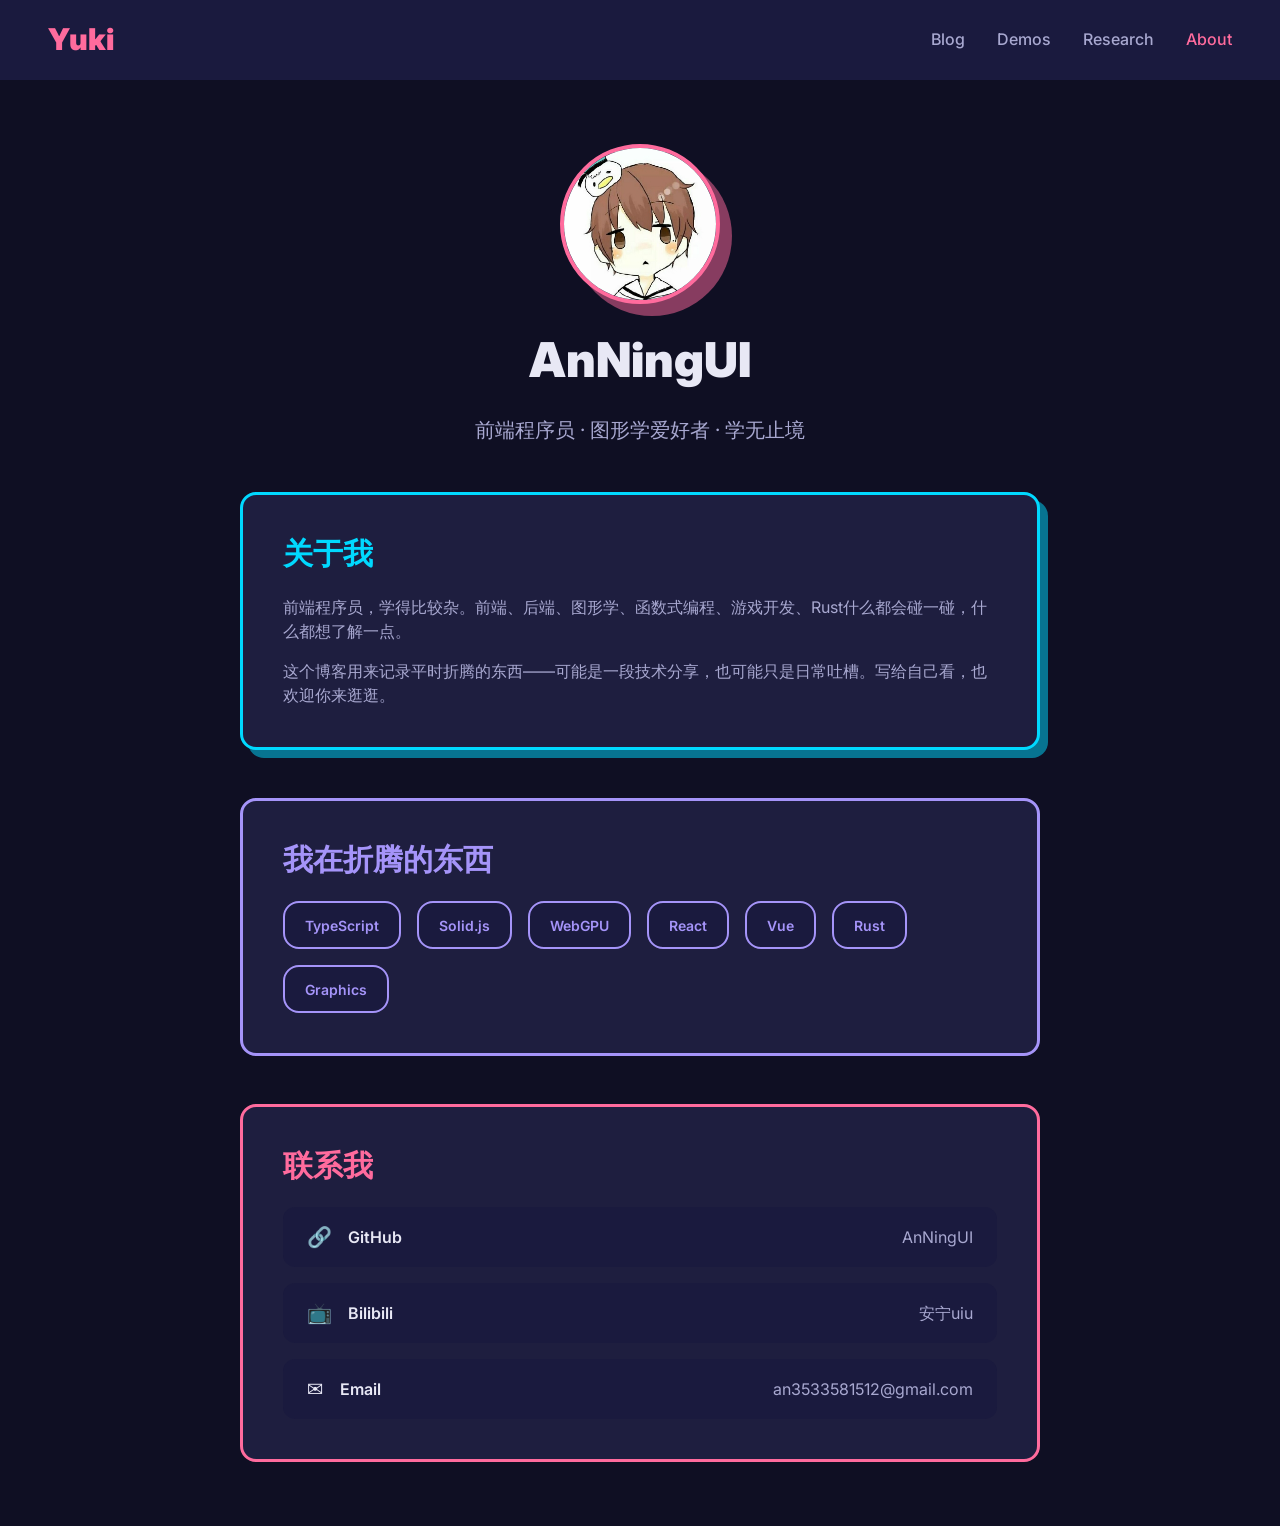
==== about/index.html @ fa0c49d9 "更新博客" ====
<!DOCTYPE html><html lang="zh-CN"> <head><meta charset="UTF-8"><meta name="description" content="Yuki - WebGPU Graphics Programming"><meta name="viewport" content="width=device-width"><link rel="icon" type="image/svg+xml" href="/favicon.svg"><meta name="generator" content="Astro v5.18.2"><title>About - Yuki</title><!-- Inter Font --><link rel="preconnect" href="https://fonts.googleapis.com"><link rel="preconnect" href="https://fonts.gstatic.com" crossorigin><link href="https://fonts.googleapis.com/css2?family=Inter:wght@400;500;600;700;900&display=swap" rel="stylesheet"><link rel="stylesheet" href="/_astro/about.8AnMRzg2.css">
<link rel="stylesheet" href="/_astro/_slug_.TMcBkz2U.css"></head> <body class="min-h-screen bg-bg-dark text-text-primary"> <header class="w-full h-16 lg:h-20 bg-bg-elevated border-b-2 border-stroke-dark relative"> <div class="h-full px-4 sm:px-8 lg:px-12 flex items-center gap-4 lg:gap-8"> <!-- Logo --> <a href="/" class="text-xl lg:text-3xl font-black text-primary hover:opacity-80 transition-opacity">
Yuki
</a> <!-- Spacer --> <div class="flex-1"></div> <!-- Navigation (hidden on mobile) --> <nav class="hidden md:flex gap-6 lg:gap-8"> <a href="/" class="text-sm lg:text-base font-medium transition-colors text-text-secondary hover:text-text-primary"> Blog </a><a href="/demos" class="text-sm lg:text-base font-medium transition-colors text-text-secondary hover:text-text-primary"> Demos </a><a href="/research" class="text-sm lg:text-base font-medium transition-colors text-text-secondary hover:text-text-primary"> Research </a><a href="/about" class="text-sm lg:text-base font-medium transition-colors text-primary"> About </a> </nav> <!-- Mobile Menu Icon --> <button id="mobile-menu-button" class="md:hidden flex flex-col gap-1 w-8 h-8 items-center justify-center" aria-label="Menu"> <div class="w-5 h-0.5 bg-text-primary rounded-full transition-transform duration-200"></div> <div class="w-5 h-0.5 bg-text-primary rounded-full transition-opacity duration-200"></div> <div class="w-5 h-0.5 bg-text-primary rounded-full transition-transform duration-200"></div> </button> </div> <!-- Mobile Menu Dropdown --> <nav id="mobile-menu" class="md:hidden absolute top-full left-0 w-full bg-bg-elevated border-b-2 border-stroke-dark transform origin-top scale-y-0 opacity-0 transition-all duration-200 ease-out z-50"> <div class="flex flex-col py-4"> <a href="/" class="px-6 py-3 text-base font-medium transition-colors text-text-secondary hover:text-text-primary hover:bg-bg-card"> Blog </a><a href="/demos" class="px-6 py-3 text-base font-medium transition-colors text-text-secondary hover:text-text-primary hover:bg-bg-card"> Demos </a><a href="/research" class="px-6 py-3 text-base font-medium transition-colors text-text-secondary hover:text-text-primary hover:bg-bg-card"> Research </a><a href="/about" class="px-6 py-3 text-base font-medium transition-colors text-primary bg-primary bg-opacity-10"> About </a> </div> </nav> </header> <script type="module">const s=document.getElementById("mobile-menu-button"),e=document.getElementById("mobile-menu");let a=!1;s?.addEventListener("click",()=>{if(a=!a,a){e?.classList.remove("scale-y-0","opacity-0"),e?.classList.add("scale-y-100","opacity-100");const t=s.querySelectorAll("div");t[0]?.classList.add("rotate-45","translate-y-[6px]"),t[1]?.classList.add("opacity-0"),t[2]?.classList.add("-rotate-45","-translate-y-[6px]")}else{e?.classList.remove("scale-y-100","opacity-100"),e?.classList.add("scale-y-0","opacity-0");const t=s.querySelectorAll("div");t[0]?.classList.remove("rotate-45","translate-y-[6px]"),t[1]?.classList.remove("opacity-0"),t[2]?.classList.remove("-rotate-45","-translate-y-[6px]")}});document.addEventListener("click",t=>{a&&!s?.contains(t.target)&&!e?.contains(t.target)&&s?.click()});</script>  <main class="w-full flex flex-col items-center px-4 sm:px-8 lg:px-12 py-8 lg:py-16 gap-8 lg:gap-12"> <!-- Hero Section --> <section class="flex flex-col items-center gap-6 lg:gap-8 max-w-[800px] w-full"> <div class="w-32 h-32 lg:w-40 lg:h-40 rounded-full border-4 border-primary shadow-celluloid-pink-lg overflow-hidden bg-bg-elevated"> <img src="/images/avatar.jpg" alt="Avatar" class="w-full h-full object-cover"> </div> <h1 class="text-3xl sm:text-4xl lg:text-5xl font-black text-text-primary text-center">AnNingUI</h1> <p class="text-base sm:text-lg lg:text-xl text-center text-text-secondary leading-relaxed px-4">
前端程序员 · 图形学爱好者 · 学无止境
</p> </section> <!-- Bio Card --> <section class="w-full max-w-[800px] bg-bg-card rounded-2xl border-2 lg:border-[3px] border-secondary shadow-celluloid-cyan p-6 lg:p-10 flex flex-col gap-5 lg:gap-6"> <h2 class="text-2xl lg:text-3xl font-bold text-secondary">关于我</h2> <div class="text-sm lg:text-base text-text-secondary leading-relaxed space-y-3 lg:space-y-4"> <p>
前端程序员，学得比较杂。前端、后端、图形学、函数式编程、游戏开发、Rust什么都会碰一碰，什么都想了解一点。
</p> <p>
这个博客用来记录平时折腾的东西——可能是一段技术分享，也可能只是日常吐槽。写给自己看，也欢迎你来逛逛。
</p> </div> </section> <!-- Skills Card --> <section class="w-full max-w-[800px] bg-bg-card rounded-2xl border-2 lg:border-[3px] border-accent p-6 lg:p-10 flex flex-col gap-5 lg:gap-6"> <h2 class="text-2xl lg:text-3xl font-bold text-accent">我在折腾的东西</h2> <div class="flex flex-wrap gap-3 lg:gap-4"> <div class="px-4 lg:px-5 py-2 lg:py-2.5 bg-bg-elevated rounded-2xl border-2 border-accent"> <span class="text-xs lg:text-sm font-semibold text-accent">TypeScript</span> </div><div class="px-4 lg:px-5 py-2 lg:py-2.5 bg-bg-elevated rounded-2xl border-2 border-accent"> <span class="text-xs lg:text-sm font-semibold text-accent">Solid.js</span> </div><div class="px-4 lg:px-5 py-2 lg:py-2.5 bg-bg-elevated rounded-2xl border-2 border-accent"> <span class="text-xs lg:text-sm font-semibold text-accent">WebGPU</span> </div><div class="px-4 lg:px-5 py-2 lg:py-2.5 bg-bg-elevated rounded-2xl border-2 border-accent"> <span class="text-xs lg:text-sm font-semibold text-accent">React</span> </div><div class="px-4 lg:px-5 py-2 lg:py-2.5 bg-bg-elevated rounded-2xl border-2 border-accent"> <span class="text-xs lg:text-sm font-semibold text-accent">Vue</span> </div><div class="px-4 lg:px-5 py-2 lg:py-2.5 bg-bg-elevated rounded-2xl border-2 border-accent"> <span class="text-xs lg:text-sm font-semibold text-accent">Rust</span> </div><div class="px-4 lg:px-5 py-2 lg:py-2.5 bg-bg-elevated rounded-2xl border-2 border-accent"> <span class="text-xs lg:text-sm font-semibold text-accent">Graphics</span> </div> </div> </section> <!-- Contact Card --> <section class="w-full max-w-[800px] bg-bg-card rounded-2xl border-2 lg:border-[3px] border-primary p-6 lg:p-10 flex flex-col gap-5 lg:gap-6"> <h2 class="text-2xl lg:text-3xl font-bold text-primary">联系我</h2> <div class="flex flex-col gap-3 lg:gap-4"> <a href="https://github.com/AnNingUI" target="_blank" rel="noopener noreferrer" class="flex flex-col sm:flex-row sm:items-center sm:justify-between gap-2 sm:gap-4 px-4 lg:px-6 py-3 lg:py-4 bg-bg-elevated rounded-xl hover:bg-primary hover:bg-opacity-10 transition-colors"> <div class="flex items-center gap-3 lg:gap-4"> <span class="text-lg lg:text-xl">🔗</span> <span class="text-sm lg:text-base font-semibold text-text-primary">GitHub</span> </div> <span class="text-sm lg:text-base text-text-secondary pl-8 sm:pl-0">AnNingUI</span> </a><a href="https://space.bilibili.com/605013808" target="_blank" rel="noopener noreferrer" class="flex flex-col sm:flex-row sm:items-center sm:justify-between gap-2 sm:gap-4 px-4 lg:px-6 py-3 lg:py-4 bg-bg-elevated rounded-xl hover:bg-primary hover:bg-opacity-10 transition-colors"> <div class="flex items-center gap-3 lg:gap-4"> <span class="text-lg lg:text-xl">📺</span> <span class="text-sm lg:text-base font-semibold text-text-primary">Bilibili</span> </div> <span class="text-sm lg:text-base text-text-secondary pl-8 sm:pl-0">安宁uiu</span> </a><a href="mailto:an3533581512@gmail.com" class="flex flex-col sm:flex-row sm:items-center sm:justify-between gap-2 sm:gap-4 px-4 lg:px-6 py-3 lg:py-4 bg-bg-elevated rounded-xl hover:bg-primary hover:bg-opacity-10 transition-colors"> <div class="flex items-center gap-3 lg:gap-4"> <span class="text-lg lg:text-xl">✉️</span> <span class="text-sm lg:text-base font-semibold text-text-primary">Email</span> </div> <span class="text-sm lg:text-base text-text-secondary pl-8 sm:pl-0">an3533581512@gmail.com</span> </a> </div> </section> </main>  </body></html>
---- _astro/about.8AnMRzg2.css ----
*,:before,:after{--tw-border-spacing-x: 0;--tw-border-spacing-y: 0;--tw-translate-x: 0;--tw-translate-y: 0;--tw-rotate: 0;--tw-skew-x: 0;--tw-skew-y: 0;--tw-scale-x: 1;--tw-scale-y: 1;--tw-pan-x: ;--tw-pan-y: ;--tw-pinch-zoom: ;--tw-scroll-snap-strictness: proximity;--tw-gradient-from-position: ;--tw-gradient-via-position: ;--tw-gradient-to-position: ;--tw-ordinal: ;--tw-slashed-zero: ;--tw-numeric-figure: ;--tw-numeric-spacing: ;--tw-numeric-fraction: ;--tw-ring-inset: ;--tw-ring-offset-width: 0px;--tw-ring-offset-color: #fff;--tw-ring-color: rgb(59 130 246 / .5);--tw-ring-offset-shadow: 0 0 #0000;--tw-ring-shadow: 0 0 #0000;--tw-shadow: 0 0 #0000;--tw-shadow-colored: 0 0 #0000;--tw-blur: ;--tw-brightness: ;--tw-contrast: ;--tw-grayscale: ;--tw-hue-rotate: ;--tw-invert: ;--tw-saturate: ;--tw-sepia: ;--tw-drop-shadow: ;--tw-backdrop-blur: ;--tw-backdrop-brightness: ;--tw-backdrop-contrast: ;--tw-backdrop-grayscale: ;--tw-backdrop-hue-rotate: ;--tw-backdrop-invert: ;--tw-backdrop-opacity: ;--tw-backdrop-saturate: ;--tw-backdrop-sepia: ;--tw-contain-size: ;--tw-contain-layout: ;--tw-contain-paint: ;--tw-contain-style: }::backdrop{--tw-border-spacing-x: 0;--tw-border-spacing-y: 0;--tw-translate-x: 0;--tw-translate-y: 0;--tw-rotate: 0;--tw-skew-x: 0;--tw-skew-y: 0;--tw-scale-x: 1;--tw-scale-y: 1;--tw-pan-x: ;--tw-pan-y: ;--tw-pinch-zoom: ;--tw-scroll-snap-strictness: proximity;--tw-gradient-from-position: ;--tw-gradient-via-position: ;--tw-gradient-to-position: ;--tw-ordinal: ;--tw-slashed-zero: ;--tw-numeric-figure: ;--tw-numeric-spacing: ;--tw-numeric-fraction: ;--tw-ring-inset: ;--tw-ring-offset-width: 0px;--tw-ring-offset-color: #fff;--tw-ring-color: rgb(59 130 246 / .5);--tw-ring-offset-shadow: 0 0 #0000;--tw-ring-shadow: 0 0 #0000;--tw-shadow: 0 0 #0000;--tw-shadow-colored: 0 0 #0000;--tw-blur: ;--tw-brightness: ;--tw-contrast: ;--tw-grayscale: ;--tw-hue-rotate: ;--tw-invert: ;--tw-saturate: ;--tw-sepia: ;--tw-drop-shadow: ;--tw-backdrop-blur: ;--tw-backdrop-brightness: ;--tw-backdrop-contrast: ;--tw-backdrop-grayscale: ;--tw-backdrop-hue-rotate: ;--tw-backdrop-invert: ;--tw-backdrop-opacity: ;--tw-backdrop-saturate: ;--tw-backdrop-sepia: ;--tw-contain-size: ;--tw-contain-layout: ;--tw-contain-paint: ;--tw-contain-style: }*,:before,:after{box-sizing:border-box;border-width:0;border-style:solid;border-color:#e5e7eb}:before,:after{--tw-content: ""}html,:host{line-height:1.5;-webkit-text-size-adjust:100%;-moz-tab-size:4;-o-tab-size:4;tab-size:4;font-family:Inter,system-ui,sans-serif;font-feature-settings:normal;font-variation-settings:normal;-webkit-tap-highlight-color:transparent}body{margin:0;line-height:inherit}hr{height:0;color:inherit;border-top-width:1px}abbr:where([title]){-webkit-text-decoration:underline dotted;text-decoration:underline dotted}h1,h2,h3,h4,h5,h6{font-size:inherit;font-weight:inherit}a{color:inherit;text-decoration:inherit}b,strong{font-weight:bolder}code,kbd,samp,pre{font-family:ui-monospace,SFMono-Regular,Menlo,Monaco,Consolas,Liberation Mono,Courier New,monospace;font-feature-settings:normal;font-variation-settings:normal;font-size:1em}small{font-size:80%}sub,sup{font-size:75%;line-height:0;position:relative;vertical-align:baseline}sub{bottom:-.25em}sup{top:-.5em}table{text-indent:0;border-color:inherit;border-collapse:collapse}button,input,optgroup,select,textarea{font-family:inherit;font-feature-settings:inherit;font-variation-settings:inherit;font-size:100%;font-weight:inherit;line-height:inherit;letter-spacing:inherit;color:inherit;margin:0;padding:0}button,select{text-transform:none}button,input:where([type=button]),input:where([type=reset]),input:where([type=submit]){-webkit-appearance:button;background-color:transparent;background-image:none}:-moz-focusring{outline:auto}:-moz-ui-invalid{box-shadow:none}progress{vertical-align:baseline}::-webkit-inner-spin-button,::-webkit-outer-spin-button{height:auto}[type=search]{-webkit-appearance:textfield;outline-offset:-2px}::-webkit-search-decoration{-webkit-appearance:none}::-webkit-file-upload-button{-webkit-appearance:button;font:inherit}summary{display:list-item}blockquote,dl,dd,h1,h2,h3,h4,h5,h6,hr,figure,p,pre{margin:0}fieldset{margin:0;padding:0}legend{padding:0}ol,ul,menu{list-style:none;margin:0;padding:0}dialog{padding:0}textarea{resize:vertical}input::-moz-placeholder,textarea::-moz-placeholder{opacity:1;color:#9ca3af}input::placeholder,textarea::placeholder{opacity:1;color:#9ca3af}button,[role=button]{cursor:pointer}:disabled{cursor:default}img,svg,video,canvas,audio,iframe,embed,object{display:block;vertical-align:middle}img,video{max-width:100%;height:auto}[hidden]:where(:not([hidden=until-found])){display:none}.absolute{position:absolute}.relative{position:relative}.bottom-3{bottom:.75rem}.left-0{left:0}.left-3{left:.75rem}.right-3{right:.75rem}.top-0{top:0}.top-3{top:.75rem}.top-full{top:100%}.z-50{z-index:50}.mx-auto{margin-left:auto;margin-right:auto}.my-4{margin-top:1rem;margin-bottom:1rem}.my-6{margin-top:1.5rem;margin-bottom:1.5rem}.mb-1{margin-bottom:.25rem}.mb-2{margin-bottom:.5rem}.mb-3{margin-bottom:.75rem}.mb-4{margin-bottom:1rem}.mb-6{margin-bottom:1.5rem}.mb-8{margin-bottom:2rem}.mr-2{margin-right:.5rem}.mt-1{margin-top:.25rem}.mt-10{margin-top:2.5rem}.mt-2{margin-top:.5rem}.mt-4{margin-top:1rem}.mt-6{margin-top:1.5rem}.mt-8{margin-top:2rem}.line-clamp-2{overflow:hidden;display:-webkit-box;-webkit-box-orient:vertical;-webkit-line-clamp:2}.block{display:block}.flex{display:flex}.table{display:table}.grid{display:grid}.hidden{display:none}.h-0\.5{height:.125rem}.h-16{height:4rem}.h-2{height:.5rem}.h-24{height:6rem}.h-3{height:.75rem}.h-32{height:8rem}.h-8{height:2rem}.h-\[160px\]{height:160px}.h-\[450px\]{height:450px}.h-\[50px\]{height:50px}.h-full{height:100%}.h-px{height:1px}.min-h-screen{min-height:100vh}.w-0\.5{width:.125rem}.w-2{width:.5rem}.w-24{width:6rem}.w-3{width:.75rem}.w-32{width:8rem}.w-5{width:1.25rem}.w-6{width:1.5rem}.w-8{width:2rem}.w-\[280px\]{width:280px}.w-\[320px\]{width:320px}.w-full{width:100%}.min-w-0{min-width:0px}.max-w-4xl{max-width:56rem}.max-w-\[800px\]{max-width:800px}.max-w-full{max-width:100%}.max-w-none{max-width:none}.flex-1{flex:1 1 0%}.shrink-0{flex-shrink:0}.origin-top{transform-origin:top}.-translate-y-\[6px\]{--tw-translate-y: -6px;transform:translate(var(--tw-translate-x),var(--tw-translate-y)) rotate(var(--tw-rotate)) skew(var(--tw-skew-x)) skewY(var(--tw-skew-y)) scaleX(var(--tw-scale-x)) scaleY(var(--tw-scale-y))}.translate-y-\[6px\]{--tw-translate-y: 6px;transform:translate(var(--tw-translate-x),var(--tw-translate-y)) rotate(var(--tw-rotate)) skew(var(--tw-skew-x)) skewY(var(--tw-skew-y)) scaleX(var(--tw-scale-x)) scaleY(var(--tw-scale-y))}.-rotate-45{--tw-rotate: -45deg;transform:translate(var(--tw-translate-x),var(--tw-translate-y)) rotate(var(--tw-rotate)) skew(var(--tw-skew-x)) skewY(var(--tw-skew-y)) scaleX(var(--tw-scale-x)) scaleY(var(--tw-scale-y))}.rotate-45{--tw-rotate: 45deg;transform:translate(var(--tw-translate-x),var(--tw-translate-y)) rotate(var(--tw-rotate)) skew(var(--tw-skew-x)) skewY(var(--tw-skew-y)) scaleX(var(--tw-scale-x)) scaleY(var(--tw-scale-y))}.scale-y-0{--tw-scale-y: 0;transform:translate(var(--tw-translate-x),var(--tw-translate-y)) rotate(var(--tw-rotate)) skew(var(--tw-skew-x)) skewY(var(--tw-skew-y)) scaleX(var(--tw-scale-x)) scaleY(var(--tw-scale-y))}.scale-y-100{--tw-scale-y: 1;transform:translate(var(--tw-translate-x),var(--tw-translate-y)) rotate(var(--tw-rotate)) skew(var(--tw-skew-x)) skewY(var(--tw-skew-y)) scaleX(var(--tw-scale-x)) scaleY(var(--tw-scale-y))}.transform{transform:translate(var(--tw-translate-x),var(--tw-translate-y)) rotate(var(--tw-rotate)) skew(var(--tw-skew-x)) skewY(var(--tw-skew-y)) scaleX(var(--tw-scale-x)) scaleY(var(--tw-scale-y))}.grid-cols-1{grid-template-columns:repeat(1,minmax(0,1fr))}.grid-cols-2{grid-template-columns:repeat(2,minmax(0,1fr))}.grid-cols-\[160px_1fr\]{grid-template-columns:160px 1fr}.flex-col{flex-direction:column}.flex-wrap{flex-wrap:wrap}.items-center{align-items:center}.items-baseline{align-items:baseline}.justify-center{justify-content:center}.justify-around{justify-content:space-around}.gap-1{gap:.25rem}.gap-1\.5{gap:.375rem}.gap-2{gap:.5rem}.gap-3{gap:.75rem}.gap-4{gap:1rem}.gap-5{gap:1.25rem}.gap-6{gap:1.5rem}.gap-8{gap:2rem}.space-y-0>:not([hidden])~:not([hidden]){--tw-space-y-reverse: 0;margin-top:calc(0px * calc(1 - var(--tw-space-y-reverse)));margin-bottom:calc(0px * var(--tw-space-y-reverse))}.space-y-0\.5>:not([hidden])~:not([hidden]){--tw-space-y-reverse: 0;margin-top:calc(.125rem * calc(1 - var(--tw-space-y-reverse)));margin-bottom:calc(.125rem * var(--tw-space-y-reverse))}.space-y-3>:not([hidden])~:not([hidden]){--tw-space-y-reverse: 0;margin-top:calc(.75rem * calc(1 - var(--tw-space-y-reverse)));margin-bottom:calc(.75rem * var(--tw-space-y-reverse))}.overflow-hidden{overflow:hidden}.overflow-x-auto{overflow-x:auto}.break-all{word-break:break-all}.rounded{border-radius:.25rem}.rounded-2xl{border-radius:1rem}.rounded-full{border-radius:9999px}.rounded-lg{border-radius:.5rem}.rounded-xl{border-radius:.75rem}.rounded-r-xl{border-top-right-radius:.75rem;border-bottom-right-radius:.75rem}.border{border-width:1px}.border-0{border-width:0px}.border-2{border-width:2px}.border-4{border-width:4px}.border-\[3px\]{border-width:3px}.border-b{border-bottom-width:1px}.border-b-2{border-bottom-width:2px}.border-l-4{border-left-width:4px}.border-t{border-top-width:1px}.border-accent{--tw-border-opacity: 1;border-color:rgb(165 148 249 / var(--tw-border-opacity, 1))}.border-accent\/30{border-color:#a594f94d}.border-primary{--tw-border-opacity: 1;border-color:rgb(255 107 157 / var(--tw-border-opacity, 1))}.border-secondary{--tw-border-opacity: 1;border-color:rgb(0 217 255 / var(--tw-border-opacity, 1))}.border-stroke-dark{--tw-border-opacity: 1;border-color:rgb(26 26 62 / var(--tw-border-opacity, 1))}.bg-accent{--tw-bg-opacity: 1;background-color:rgb(165 148 249 / var(--tw-bg-opacity, 1))}.bg-accent\/20{background-color:#a594f933}.bg-bg-card{--tw-bg-opacity: 1;background-color:rgb(30 30 63 / var(--tw-bg-opacity, 1))}.bg-bg-dark{--tw-bg-opacity: 1;background-color:rgb(15 15 35 / var(--tw-bg-opacity, 1))}.bg-bg-dark\/80{background-color:#0f0f23cc}.bg-bg-elevated{--tw-bg-opacity: 1;background-color:rgb(26 26 62 / var(--tw-bg-opacity, 1))}.bg-primary{--tw-bg-opacity: 1;background-color:rgb(255 107 157 / var(--tw-bg-opacity, 1))}.bg-primary\/30{background-color:#ff6b9d4d}.bg-secondary{--tw-bg-opacity: 1;background-color:rgb(0 217 255 / var(--tw-bg-opacity, 1))}.bg-stroke-dark{--tw-bg-opacity: 1;background-color:rgb(26 26 62 / var(--tw-bg-opacity, 1))}.bg-text-primary{--tw-bg-opacity: 1;background-color:rgb(232 232 245 / var(--tw-bg-opacity, 1))}.bg-transparent{background-color:transparent}.bg-opacity-10{--tw-bg-opacity: .1}.bg-gradient-to-r{background-image:linear-gradient(to right,var(--tw-gradient-stops))}.from-bg-card{--tw-gradient-from: #1E1E3F var(--tw-gradient-from-position);--tw-gradient-to: rgb(30 30 63 / 0) var(--tw-gradient-to-position);--tw-gradient-stops: var(--tw-gradient-from), var(--tw-gradient-to)}.to-bg-elevated{--tw-gradient-to: #1A1A3E var(--tw-gradient-to-position)}.object-cover{-o-object-fit:cover;object-fit:cover}.p-0{padding:0}.p-4{padding:1rem}.p-5{padding:1.25rem}.p-6{padding:1.5rem}.px-1\.5{padding-left:.375rem;padding-right:.375rem}.px-2{padding-left:.5rem;padding-right:.5rem}.px-2\.5{padding-left:.625rem;padding-right:.625rem}.px-3{padding-left:.75rem;padding-right:.75rem}.px-4{padding-left:1rem;padding-right:1rem}.px-6{padding-left:1.5rem;padding-right:1.5rem}.py-0\.5{padding-top:.125rem;padding-bottom:.125rem}.py-1{padding-top:.25rem;padding-bottom:.25rem}.py-1\.5{padding-top:.375rem;padding-bottom:.375rem}.py-16{padding-top:4rem;padding-bottom:4rem}.py-2{padding-top:.5rem;padding-bottom:.5rem}.py-2\.5{padding-top:.625rem;padding-bottom:.625rem}.py-20{padding-top:5rem;padding-bottom:5rem}.py-3{padding-top:.75rem;padding-bottom:.75rem}.py-4{padding-top:1rem;padding-bottom:1rem}.py-6{padding-top:1.5rem;padding-bottom:1.5rem}.py-8{padding-top:2rem;padding-bottom:2rem}.pb-2{padding-bottom:.5rem}.pb-5{padding-bottom:1.25rem}.pb-6{padding-bottom:1.5rem}.pl-3{padding-left:.75rem}.pl-4{padding-left:1rem}.pl-6{padding-left:1.5rem}.pl-8{padding-left:2rem}.text-left{text-align:left}.text-center{text-align:center}.font-mono{font-family:ui-monospace,SFMono-Regular,Menlo,Monaco,Consolas,Liberation Mono,Courier New,monospace}.text-2xl{font-size:1.5rem;line-height:2rem}.text-3xl{font-size:1.875rem;line-height:2.25rem}.text-5xl{font-size:3rem;line-height:1}.text-6xl{font-size:3.75rem;line-height:1}.text-\[10px\]{font-size:10px}.text-base{font-size:1rem;line-height:1.5rem}.text-lg{font-size:1.125rem;line-height:1.75rem}.text-sm{font-size:.875rem;line-height:1.25rem}.text-xl{font-size:1.25rem;line-height:1.75rem}.text-xs{font-size:.75rem;line-height:1rem}.font-black{font-weight:900}.font-bold{font-weight:700}.font-medium{font-weight:500}.font-semibold{font-weight:600}.italic{font-style:italic}.leading-relaxed{line-height:1.625}.leading-tight{line-height:1.25}.text-accent{--tw-text-opacity: 1;color:rgb(165 148 249 / var(--tw-text-opacity, 1))}.text-bg-dark{--tw-text-opacity: 1;color:rgb(15 15 35 / var(--tw-text-opacity, 1))}.text-primary{--tw-text-opacity: 1;color:rgb(255 107 157 / var(--tw-text-opacity, 1))}.text-secondary{--tw-text-opacity: 1;color:rgb(0 217 255 / var(--tw-text-opacity, 1))}.text-text-muted{--tw-text-opacity: 1;color:rgb(107 107 139 / var(--tw-text-opacity, 1))}.text-text-primary{--tw-text-opacity: 1;color:rgb(232 232 245 / var(--tw-text-opacity, 1))}.text-text-secondary{--tw-text-opacity: 1;color:rgb(168 168 208 / var(--tw-text-opacity, 1))}.underline{text-decoration-line:underline}.decoration-secondary\/50{text-decoration-color:#00d9ff80}.decoration-2{text-decoration-thickness:2px}.accent-accent{accent-color:#A594F9}.accent-secondary{accent-color:#00D9FF}.opacity-0{opacity:0}.opacity-100{opacity:1}.opacity-40{opacity:.4}.opacity-60{opacity:.6}.opacity-80{opacity:.8}.shadow{--tw-shadow: 0 1px 3px 0 rgb(0 0 0 / .1), 0 1px 2px -1px rgb(0 0 0 / .1);--tw-shadow-colored: 0 1px 3px 0 var(--tw-shadow-color), 0 1px 2px -1px var(--tw-shadow-color);box-shadow:var(--tw-ring-offset-shadow, 0 0 #0000),var(--tw-ring-shadow, 0 0 #0000),var(--tw-shadow)}.shadow-celluloid-cyan{--tw-shadow: 8px 8px 0 0 rgba(0, 217, 255, .5);--tw-shadow-colored: 8px 8px 0 0 var(--tw-shadow-color);box-shadow:var(--tw-ring-offset-shadow, 0 0 #0000),var(--tw-ring-shadow, 0 0 #0000),var(--tw-shadow)}.shadow-celluloid-pink{--tw-shadow: 8px 8px 0 0 rgba(255, 107, 157, .5);--tw-shadow-colored: 8px 8px 0 0 var(--tw-shadow-color);box-shadow:var(--tw-ring-offset-shadow, 0 0 #0000),var(--tw-ring-shadow, 0 0 #0000),var(--tw-shadow)}.shadow-celluloid-pink-lg{--tw-shadow: 12px 12px 0 0 rgba(255, 107, 157, .5);--tw-shadow-colored: 12px 12px 0 0 var(--tw-shadow-color);box-shadow:var(--tw-ring-offset-shadow, 0 0 #0000),var(--tw-ring-shadow, 0 0 #0000),var(--tw-shadow)}.filter{filter:var(--tw-blur) var(--tw-brightness) var(--tw-contrast) var(--tw-grayscale) var(--tw-hue-rotate) var(--tw-invert) var(--tw-saturate) var(--tw-sepia) var(--tw-drop-shadow)}.backdrop-blur{--tw-backdrop-blur: blur(8px);backdrop-filter:var(--tw-backdrop-blur) var(--tw-backdrop-brightness) var(--tw-backdrop-contrast) var(--tw-backdrop-grayscale) var(--tw-backdrop-hue-rotate) var(--tw-backdrop-invert) var(--tw-backdrop-opacity) var(--tw-backdrop-saturate) var(--tw-backdrop-sepia)}.transition-all{transition-property:all;transition-timing-function:cubic-bezier(.4,0,.2,1);transition-duration:.15s}.transition-colors{transition-property:color,background-color,border-color,text-decoration-color,fill,stroke;transition-timing-function:cubic-bezier(.4,0,.2,1);transition-duration:.15s}.transition-opacity{transition-property:opacity;transition-timing-function:cubic-bezier(.4,0,.2,1);transition-duration:.15s}.transition-shadow{transition-property:box-shadow;transition-timing-function:cubic-bezier(.4,0,.2,1);transition-duration:.15s}.transition-transform{transition-property:transform;transition-timing-function:cubic-bezier(.4,0,.2,1);transition-duration:.15s}.duration-200{transition-duration:.2s}.ease-out{transition-timing-function:cubic-bezier(0,0,.2,1)}.hover\:scale-\[1\.02\]:hover{--tw-scale-x: 1.02;--tw-scale-y: 1.02;transform:translate(var(--tw-translate-x),var(--tw-translate-y)) rotate(var(--tw-rotate)) skew(var(--tw-skew-x)) skewY(var(--tw-skew-y)) scaleX(var(--tw-scale-x)) scaleY(var(--tw-scale-y))}.hover\:bg-accent:hover{--tw-bg-opacity: 1;background-color:rgb(165 148 249 / var(--tw-bg-opacity, 1))}.hover\:bg-bg-card:hover{--tw-bg-opacity: 1;background-color:rgb(30 30 63 / var(--tw-bg-opacity, 1))}.hover\:bg-primary:hover{--tw-bg-opacity: 1;background-color:rgb(255 107 157 / var(--tw-bg-opacity, 1))}.hover\:bg-opacity-10:hover{--tw-bg-opacity: .1}.hover\:text-accent:hover{--tw-text-opacity: 1;color:rgb(165 148 249 / var(--tw-text-opacity, 1))}.hover\:text-bg-dark:hover{--tw-text-opacity: 1;color:rgb(15 15 35 / var(--tw-text-opacity, 1))}.hover\:text-primary:hover{--tw-text-opacity: 1;color:rgb(255 107 157 / var(--tw-text-opacity, 1))}.hover\:text-secondary:hover{--tw-text-opacity: 1;color:rgb(0 217 255 / var(--tw-text-opacity, 1))}.hover\:text-text-primary:hover{--tw-text-opacity: 1;color:rgb(232 232 245 / var(--tw-text-opacity, 1))}.hover\:underline:hover{text-decoration-line:underline}.hover\:decoration-secondary:hover{text-decoration-color:#00d9ff}.hover\:opacity-80:hover{opacity:.8}.hover\:opacity-90:hover{opacity:.9}.hover\:shadow-celluloid-pink:hover{--tw-shadow: 8px 8px 0 0 rgba(255, 107, 157, .5);--tw-shadow-colored: 8px 8px 0 0 var(--tw-shadow-color);box-shadow:var(--tw-ring-offset-shadow, 0 0 #0000),var(--tw-ring-shadow, 0 0 #0000),var(--tw-shadow)}@media(min-width:640px){.sm\:block{display:block}.sm\:grid-cols-2{grid-template-columns:repeat(2,minmax(0,1fr))}.sm\:flex-row{flex-direction:row}.sm\:items-center{align-items:center}.sm\:justify-between{justify-content:space-between}.sm\:gap-4{gap:1rem}.sm\:px-6{padding-left:1.5rem;padding-right:1.5rem}.sm\:px-8{padding-left:2rem;padding-right:2rem}.sm\:pl-0{padding-left:0}.sm\:text-4xl{font-size:2.25rem;line-height:2.5rem}.sm\:text-lg{font-size:1.125rem;line-height:1.75rem}}@media(min-width:768px){.md\:flex{display:flex}.md\:hidden{display:none}}@media(min-width:1024px){.lg\:mb-12{margin-bottom:3rem}.lg\:mb-3{margin-bottom:.75rem}.lg\:mb-4{margin-bottom:1rem}.lg\:mb-6{margin-bottom:1.5rem}.lg\:mb-8{margin-bottom:2rem}.lg\:block{display:block}.lg\:h-20{height:5rem}.lg\:h-40{height:10rem}.lg\:h-\[180px\]{height:180px}.lg\:h-\[60px\]{height:60px}.lg\:w-1{width:.25rem}.lg\:w-40{width:10rem}.lg\:w-\[380px\]{width:380px}.lg\:grid-cols-3{grid-template-columns:repeat(3,minmax(0,1fr))}.lg\:flex-row{flex-direction:row}.lg\:gap-12{gap:3rem}.lg\:gap-2{gap:.5rem}.lg\:gap-4{gap:1rem}.lg\:gap-5{gap:1.25rem}.lg\:gap-6{gap:1.5rem}.lg\:gap-8{gap:2rem}.lg\:space-y-4>:not([hidden])~:not([hidden]){--tw-space-y-reverse: 0;margin-top:calc(1rem * calc(1 - var(--tw-space-y-reverse)));margin-bottom:calc(1rem * var(--tw-space-y-reverse))}.lg\:border-\[3px\]{border-width:3px}.lg\:p-10{padding:2.5rem}.lg\:p-6{padding:1.5rem}.lg\:p-8{padding:2rem}.lg\:px-12{padding-left:3rem;padding-right:3rem}.lg\:px-3{padding-left:.75rem;padding-right:.75rem}.lg\:px-4{padding-left:1rem;padding-right:1rem}.lg\:px-5{padding-left:1.25rem;padding-right:1.25rem}.lg\:px-6{padding-left:1.5rem;padding-right:1.5rem}.lg\:px-8{padding-left:2rem;padding-right:2rem}.lg\:py-1{padding-top:.25rem;padding-bottom:.25rem}.lg\:py-1\.5{padding-top:.375rem;padding-bottom:.375rem}.lg\:py-12{padding-top:3rem;padding-bottom:3rem}.lg\:py-16{padding-top:4rem;padding-bottom:4rem}.lg\:py-2{padding-top:.5rem;padding-bottom:.5rem}.lg\:py-2\.5{padding-top:.625rem;padding-bottom:.625rem}.lg\:py-20{padding-top:5rem;padding-bottom:5rem}.lg\:py-3{padding-top:.75rem;padding-bottom:.75rem}.lg\:py-32{padding-top:8rem;padding-bottom:8rem}.lg\:py-4{padding-top:1rem;padding-bottom:1rem}.lg\:pb-8{padding-bottom:2rem}.lg\:pl-8{padding-left:2rem}.lg\:text-2xl{font-size:1.5rem;line-height:2rem}.lg\:text-3xl{font-size:1.875rem;line-height:2.25rem}.lg\:text-5xl{font-size:3rem;line-height:1}.lg\:text-6xl{font-size:3.75rem;line-height:1}.lg\:text-7xl{font-size:4.5rem;line-height:1}.lg\:text-8xl{font-size:6rem;line-height:1}.lg\:text-base{font-size:1rem;line-height:1.5rem}.lg\:text-lg{font-size:1.125rem;line-height:1.75rem}.lg\:text-sm{font-size:.875rem;line-height:1.25rem}.lg\:text-xl{font-size:1.25rem;line-height:1.75rem}.lg\:text-xs{font-size:.75rem;line-height:1rem}}@media(min-width:1280px){.xl\:flex{display:flex}}
---- _astro/_slug_.TMcBkz2U.css ----
*,:before,:after{--tw-border-spacing-x: 0;--tw-border-spacing-y: 0;--tw-translate-x: 0;--tw-translate-y: 0;--tw-rotate: 0;--tw-skew-x: 0;--tw-skew-y: 0;--tw-scale-x: 1;--tw-scale-y: 1;--tw-pan-x: ;--tw-pan-y: ;--tw-pinch-zoom: ;--tw-scroll-snap-strictness: proximity;--tw-gradient-from-position: ;--tw-gradient-via-position: ;--tw-gradient-to-position: ;--tw-ordinal: ;--tw-slashed-zero: ;--tw-numeric-figure: ;--tw-numeric-spacing: ;--tw-numeric-fraction: ;--tw-ring-inset: ;--tw-ring-offset-width: 0px;--tw-ring-offset-color: #fff;--tw-ring-color: rgb(59 130 246 / .5);--tw-ring-offset-shadow: 0 0 #0000;--tw-ring-shadow: 0 0 #0000;--tw-shadow: 0 0 #0000;--tw-shadow-colored: 0 0 #0000;--tw-blur: ;--tw-brightness: ;--tw-contrast: ;--tw-grayscale: ;--tw-hue-rotate: ;--tw-invert: ;--tw-saturate: ;--tw-sepia: ;--tw-drop-shadow: ;--tw-backdrop-blur: ;--tw-backdrop-brightness: ;--tw-backdrop-contrast: ;--tw-backdrop-grayscale: ;--tw-backdrop-hue-rotate: ;--tw-backdrop-invert: ;--tw-backdrop-opacity: ;--tw-backdrop-saturate: ;--tw-backdrop-sepia: ;--tw-contain-size: ;--tw-contain-layout: ;--tw-contain-paint: ;--tw-contain-style: }::backdrop{--tw-border-spacing-x: 0;--tw-border-spacing-y: 0;--tw-translate-x: 0;--tw-translate-y: 0;--tw-rotate: 0;--tw-skew-x: 0;--tw-skew-y: 0;--tw-scale-x: 1;--tw-scale-y: 1;--tw-pan-x: ;--tw-pan-y: ;--tw-pinch-zoom: ;--tw-scroll-snap-strictness: proximity;--tw-gradient-from-position: ;--tw-gradient-via-position: ;--tw-gradient-to-position: ;--tw-ordinal: ;--tw-slashed-zero: ;--tw-numeric-figure: ;--tw-numeric-spacing: ;--tw-numeric-fraction: ;--tw-ring-inset: ;--tw-ring-offset-width: 0px;--tw-ring-offset-color: #fff;--tw-ring-color: rgb(59 130 246 / .5);--tw-ring-offset-shadow: 0 0 #0000;--tw-ring-shadow: 0 0 #0000;--tw-shadow: 0 0 #0000;--tw-shadow-colored: 0 0 #0000;--tw-blur: ;--tw-brightness: ;--tw-contrast: ;--tw-grayscale: ;--tw-hue-rotate: ;--tw-invert: ;--tw-saturate: ;--tw-sepia: ;--tw-drop-shadow: ;--tw-backdrop-blur: ;--tw-backdrop-brightness: ;--tw-backdrop-contrast: ;--tw-backdrop-grayscale: ;--tw-backdrop-hue-rotate: ;--tw-backdrop-invert: ;--tw-backdrop-opacity: ;--tw-backdrop-saturate: ;--tw-backdrop-sepia: ;--tw-contain-size: ;--tw-contain-layout: ;--tw-contain-paint: ;--tw-contain-style: }*,:before,:after{box-sizing:border-box;border-width:0;border-style:solid;border-color:#e5e7eb}:before,:after{--tw-content: ""}html,:host{line-height:1.5;-webkit-text-size-adjust:100%;-moz-tab-size:4;-o-tab-size:4;tab-size:4;font-family:Inter,system-ui,sans-serif;font-feature-settings:normal;font-variation-settings:normal;-webkit-tap-highlight-color:transparent}body{margin:0;line-height:inherit}hr{height:0;color:inherit;border-top-width:1px}abbr:where([title]){-webkit-text-decoration:underline dotted;text-decoration:underline dotted}h1,h2,h3,h4,h5,h6{font-size:inherit;font-weight:inherit}a{color:inherit;text-decoration:inherit}b,strong{font-weight:bolder}code,kbd,samp,pre{font-family:ui-monospace,SFMono-Regular,Menlo,Monaco,Consolas,Liberation Mono,Courier New,monospace;font-feature-settings:normal;font-variation-settings:normal;font-size:1em}small{font-size:80%}sub,sup{font-size:75%;line-height:0;position:relative;vertical-align:baseline}sub{bottom:-.25em}sup{top:-.5em}table{text-indent:0;border-color:inherit;border-collapse:collapse}button,input,optgroup,select,textarea{font-family:inherit;font-feature-settings:inherit;font-variation-settings:inherit;font-size:100%;font-weight:inherit;line-height:inherit;letter-spacing:inherit;color:inherit;margin:0;padding:0}button,select{text-transform:none}button,input:where([type=button]),input:where([type=reset]),input:where([type=submit]){-webkit-appearance:button;background-color:transparent;background-image:none}:-moz-focusring{outline:auto}:-moz-ui-invalid{box-shadow:none}progress{vertical-align:baseline}::-webkit-inner-spin-button,::-webkit-outer-spin-button{height:auto}[type=search]{-webkit-appearance:textfield;outline-offset:-2px}::-webkit-search-decoration{-webkit-appearance:none}::-webkit-file-upload-button{-webkit-appearance:button;font:inherit}summary{display:list-item}blockquote,dl,dd,h1,h2,h3,h4,h5,h6,hr,figure,p,pre{margin:0}fieldset{margin:0;padding:0}legend{padding:0}ol,ul,menu{list-style:none;margin:0;padding:0}dialog{padding:0}textarea{resize:vertical}input::-moz-placeholder,textarea::-moz-placeholder{opacity:1;color:#9ca3af}input::placeholder,textarea::placeholder{opacity:1;color:#9ca3af}button,[role=button]{cursor:pointer}:disabled{cursor:default}img,svg,video,canvas,audio,iframe,embed,object{display:block;vertical-align:middle}img,video{max-width:100%;height:auto}[hidden]:where(:not([hidden=until-found])){display:none}body{--tw-bg-opacity: 1;background-color:rgb(15 15 35 / var(--tw-bg-opacity, 1));--tw-text-opacity: 1;color:rgb(232 232 245 / var(--tw-text-opacity, 1));-webkit-font-smoothing:antialiased;-moz-osx-font-smoothing:grayscale}*{box-sizing:border-box}.absolute{position:absolute}.relative{position:relative}.bottom-3{bottom:.75rem}.left-0{left:0}.left-3{left:.75rem}.right-3{right:.75rem}.top-0{top:0}.top-3{top:.75rem}.top-full{top:100%}.z-50{z-index:50}.mx-auto{margin-left:auto;margin-right:auto}.my-4{margin-top:1rem;margin-bottom:1rem}.my-6{margin-top:1.5rem;margin-bottom:1.5rem}.mb-1{margin-bottom:.25rem}.mb-2{margin-bottom:.5rem}.mb-3{margin-bottom:.75rem}.mb-4{margin-bottom:1rem}.mb-6{margin-bottom:1.5rem}.mb-8{margin-bottom:2rem}.mr-2{margin-right:.5rem}.mt-1{margin-top:.25rem}.mt-10{margin-top:2.5rem}.mt-2{margin-top:.5rem}.mt-4{margin-top:1rem}.mt-6{margin-top:1.5rem}.mt-8{margin-top:2rem}.line-clamp-2{overflow:hidden;display:-webkit-box;-webkit-box-orient:vertical;-webkit-line-clamp:2}.block{display:block}.flex{display:flex}.table{display:table}.grid{display:grid}.hidden{display:none}.h-0\.5{height:.125rem}.h-16{height:4rem}.h-2{height:.5rem}.h-24{height:6rem}.h-3{height:.75rem}.h-32{height:8rem}.h-8{height:2rem}.h-\[160px\]{height:160px}.h-\[450px\]{height:450px}.h-\[50px\]{height:50px}.h-full{height:100%}.h-px{height:1px}.min-h-screen{min-height:100vh}.w-0\.5{width:.125rem}.w-2{width:.5rem}.w-24{width:6rem}.w-3{width:.75rem}.w-32{width:8rem}.w-5{width:1.25rem}.w-6{width:1.5rem}.w-8{width:2rem}.w-\[280px\]{width:280px}.w-\[320px\]{width:320px}.w-full{width:100%}.min-w-0{min-width:0px}.max-w-4xl{max-width:56rem}.max-w-\[800px\]{max-width:800px}.max-w-full{max-width:100%}.max-w-none{max-width:none}.flex-1{flex:1 1 0%}.shrink-0{flex-shrink:0}.origin-top{transform-origin:top}.-translate-y-\[6px\]{--tw-translate-y: -6px;transform:translate(var(--tw-translate-x),var(--tw-translate-y)) rotate(var(--tw-rotate)) skew(var(--tw-skew-x)) skewY(var(--tw-skew-y)) scaleX(var(--tw-scale-x)) scaleY(var(--tw-scale-y))}.translate-y-\[6px\]{--tw-translate-y: 6px;transform:translate(var(--tw-translate-x),var(--tw-translate-y)) rotate(var(--tw-rotate)) skew(var(--tw-skew-x)) skewY(var(--tw-skew-y)) scaleX(var(--tw-scale-x)) scaleY(var(--tw-scale-y))}.-rotate-45{--tw-rotate: -45deg;transform:translate(var(--tw-translate-x),var(--tw-translate-y)) rotate(var(--tw-rotate)) skew(var(--tw-skew-x)) skewY(var(--tw-skew-y)) scaleX(var(--tw-scale-x)) scaleY(var(--tw-scale-y))}.rotate-45{--tw-rotate: 45deg;transform:translate(var(--tw-translate-x),var(--tw-translate-y)) rotate(var(--tw-rotate)) skew(var(--tw-skew-x)) skewY(var(--tw-skew-y)) scaleX(var(--tw-scale-x)) scaleY(var(--tw-scale-y))}.scale-y-0{--tw-scale-y: 0;transform:translate(var(--tw-translate-x),var(--tw-translate-y)) rotate(var(--tw-rotate)) skew(var(--tw-skew-x)) skewY(var(--tw-skew-y)) scaleX(var(--tw-scale-x)) scaleY(var(--tw-scale-y))}.scale-y-100{--tw-scale-y: 1;transform:translate(var(--tw-translate-x),var(--tw-translate-y)) rotate(var(--tw-rotate)) skew(var(--tw-skew-x)) skewY(var(--tw-skew-y)) scaleX(var(--tw-scale-x)) scaleY(var(--tw-scale-y))}.transform{transform:translate(var(--tw-translate-x),var(--tw-translate-y)) rotate(var(--tw-rotate)) skew(var(--tw-skew-x)) skewY(var(--tw-skew-y)) scaleX(var(--tw-scale-x)) scaleY(var(--tw-scale-y))}.grid-cols-1{grid-template-columns:repeat(1,minmax(0,1fr))}.grid-cols-2{grid-template-columns:repeat(2,minmax(0,1fr))}.grid-cols-\[160px_1fr\]{grid-template-columns:160px 1fr}.flex-col{flex-direction:column}.flex-wrap{flex-wrap:wrap}.items-center{align-items:center}.items-baseline{align-items:baseline}.justify-center{justify-content:center}.justify-around{justify-content:space-around}.gap-1{gap:.25rem}.gap-1\.5{gap:.375rem}.gap-2{gap:.5rem}.gap-3{gap:.75rem}.gap-4{gap:1rem}.gap-5{gap:1.25rem}.gap-6{gap:1.5rem}.gap-8{gap:2rem}.space-y-0>:not([hidden])~:not([hidden]){--tw-space-y-reverse: 0;margin-top:calc(0px * calc(1 - var(--tw-space-y-reverse)));margin-bottom:calc(0px * var(--tw-space-y-reverse))}.space-y-0\.5>:not([hidden])~:not([hidden]){--tw-space-y-reverse: 0;margin-top:calc(.125rem * calc(1 - var(--tw-space-y-reverse)));margin-bottom:calc(.125rem * var(--tw-space-y-reverse))}.space-y-3>:not([hidden])~:not([hidden]){--tw-space-y-reverse: 0;margin-top:calc(.75rem * calc(1 - var(--tw-space-y-reverse)));margin-bottom:calc(.75rem * var(--tw-space-y-reverse))}.overflow-hidden{overflow:hidden}.overflow-x-auto{overflow-x:auto}.break-all{word-break:break-all}.rounded{border-radius:.25rem}.rounded-2xl{border-radius:1rem}.rounded-full{border-radius:9999px}.rounded-lg{border-radius:.5rem}.rounded-xl{border-radius:.75rem}.rounded-r-xl{border-top-right-radius:.75rem;border-bottom-right-radius:.75rem}.border{border-width:1px}.border-0{border-width:0px}.border-2{border-width:2px}.border-4{border-width:4px}.border-\[3px\]{border-width:3px}.border-b{border-bottom-width:1px}.border-b-2{border-bottom-width:2px}.border-l-4{border-left-width:4px}.border-t{border-top-width:1px}.border-accent{--tw-border-opacity: 1;border-color:rgb(165 148 249 / var(--tw-border-opacity, 1))}.border-accent\/30{border-color:#a594f94d}.border-primary{--tw-border-opacity: 1;border-color:rgb(255 107 157 / var(--tw-border-opacity, 1))}.border-secondary{--tw-border-opacity: 1;border-color:rgb(0 217 255 / var(--tw-border-opacity, 1))}.border-stroke-dark{--tw-border-opacity: 1;border-color:rgb(26 26 62 / var(--tw-border-opacity, 1))}.bg-accent{--tw-bg-opacity: 1;background-color:rgb(165 148 249 / var(--tw-bg-opacity, 1))}.bg-accent\/20{background-color:#a594f933}.bg-bg-card{--tw-bg-opacity: 1;background-color:rgb(30 30 63 / var(--tw-bg-opacity, 1))}.bg-bg-dark{--tw-bg-opacity: 1;background-color:rgb(15 15 35 / var(--tw-bg-opacity, 1))}.bg-bg-dark\/80{background-color:#0f0f23cc}.bg-bg-elevated{--tw-bg-opacity: 1;background-color:rgb(26 26 62 / var(--tw-bg-opacity, 1))}.bg-primary{--tw-bg-opacity: 1;background-color:rgb(255 107 157 / var(--tw-bg-opacity, 1))}.bg-primary\/30{background-color:#ff6b9d4d}.bg-secondary{--tw-bg-opacity: 1;background-color:rgb(0 217 255 / var(--tw-bg-opacity, 1))}.bg-stroke-dark{--tw-bg-opacity: 1;background-color:rgb(26 26 62 / var(--tw-bg-opacity, 1))}.bg-text-primary{--tw-bg-opacity: 1;background-color:rgb(232 232 245 / var(--tw-bg-opacity, 1))}.bg-transparent{background-color:transparent}.bg-opacity-10{--tw-bg-opacity: .1}.bg-gradient-to-r{background-image:linear-gradient(to right,var(--tw-gradient-stops))}.from-bg-card{--tw-gradient-from: #1E1E3F var(--tw-gradient-from-position);--tw-gradient-to: rgb(30 30 63 / 0) var(--tw-gradient-to-position);--tw-gradient-stops: var(--tw-gradient-from), var(--tw-gradient-to)}.to-bg-elevated{--tw-gradient-to: #1A1A3E var(--tw-gradient-to-position)}.object-cover{-o-object-fit:cover;object-fit:cover}.p-0{padding:0}.p-4{padding:1rem}.p-5{padding:1.25rem}.p-6{padding:1.5rem}.px-1\.5{padding-left:.375rem;padding-right:.375rem}.px-2{padding-left:.5rem;padding-right:.5rem}.px-2\.5{padding-left:.625rem;padding-right:.625rem}.px-3{padding-left:.75rem;padding-right:.75rem}.px-4{padding-left:1rem;padding-right:1rem}.px-6{padding-left:1.5rem;padding-right:1.5rem}.py-0\.5{padding-top:.125rem;padding-bottom:.125rem}.py-1{padding-top:.25rem;padding-bottom:.25rem}.py-1\.5{padding-top:.375rem;padding-bottom:.375rem}.py-16{padding-top:4rem;padding-bottom:4rem}.py-2{padding-top:.5rem;padding-bottom:.5rem}.py-2\.5{padding-top:.625rem;padding-bottom:.625rem}.py-20{padding-top:5rem;padding-bottom:5rem}.py-3{padding-top:.75rem;padding-bottom:.75rem}.py-4{padding-top:1rem;padding-bottom:1rem}.py-6{padding-top:1.5rem;padding-bottom:1.5rem}.py-8{padding-top:2rem;padding-bottom:2rem}.pb-2{padding-bottom:.5rem}.pb-5{padding-bottom:1.25rem}.pb-6{padding-bottom:1.5rem}.pl-3{padding-left:.75rem}.pl-4{padding-left:1rem}.pl-6{padding-left:1.5rem}.pl-8{padding-left:2rem}.text-left{text-align:left}.text-center{text-align:center}.font-mono{font-family:ui-monospace,SFMono-Regular,Menlo,Monaco,Consolas,Liberation Mono,Courier New,monospace}.text-2xl{font-size:1.5rem;line-height:2rem}.text-3xl{font-size:1.875rem;line-height:2.25rem}.text-5xl{font-size:3rem;line-height:1}.text-6xl{font-size:3.75rem;line-height:1}.text-\[10px\]{font-size:10px}.text-base{font-size:1rem;line-height:1.5rem}.text-lg{font-size:1.125rem;line-height:1.75rem}.text-sm{font-size:.875rem;line-height:1.25rem}.text-xl{font-size:1.25rem;line-height:1.75rem}.text-xs{font-size:.75rem;line-height:1rem}.font-black{font-weight:900}.font-bold{font-weight:700}.font-medium{font-weight:500}.font-semibold{font-weight:600}.italic{font-style:italic}.leading-relaxed{line-height:1.625}.leading-tight{line-height:1.25}.text-accent{--tw-text-opacity: 1;color:rgb(165 148 249 / var(--tw-text-opacity, 1))}.text-bg-dark{--tw-text-opacity: 1;color:rgb(15 15 35 / var(--tw-text-opacity, 1))}.text-primary{--tw-text-opacity: 1;color:rgb(255 107 157 / var(--tw-text-opacity, 1))}.text-secondary{--tw-text-opacity: 1;color:rgb(0 217 255 / var(--tw-text-opacity, 1))}.text-text-muted{--tw-text-opacity: 1;color:rgb(107 107 139 / var(--tw-text-opacity, 1))}.text-text-primary{--tw-text-opacity: 1;color:rgb(232 232 245 / var(--tw-text-opacity, 1))}.text-text-secondary{--tw-text-opacity: 1;color:rgb(168 168 208 / var(--tw-text-opacity, 1))}.underline{text-decoration-line:underline}.decoration-secondary\/50{text-decoration-color:#00d9ff80}.decoration-2{text-decoration-thickness:2px}.accent-accent{accent-color:#A594F9}.accent-secondary{accent-color:#00D9FF}.opacity-0{opacity:0}.opacity-100{opacity:1}.opacity-40{opacity:.4}.opacity-60{opacity:.6}.opacity-80{opacity:.8}.shadow{--tw-shadow: 0 1px 3px 0 rgb(0 0 0 / .1), 0 1px 2px -1px rgb(0 0 0 / .1);--tw-shadow-colored: 0 1px 3px 0 var(--tw-shadow-color), 0 1px 2px -1px var(--tw-shadow-color);box-shadow:var(--tw-ring-offset-shadow, 0 0 #0000),var(--tw-ring-shadow, 0 0 #0000),var(--tw-shadow)}.shadow-celluloid-cyan{--tw-shadow: 8px 8px 0 0 rgba(0, 217, 255, .5);--tw-shadow-colored: 8px 8px 0 0 var(--tw-shadow-color);box-shadow:var(--tw-ring-offset-shadow, 0 0 #0000),var(--tw-ring-shadow, 0 0 #0000),var(--tw-shadow)}.shadow-celluloid-pink{--tw-shadow: 8px 8px 0 0 rgba(255, 107, 157, .5);--tw-shadow-colored: 8px 8px 0 0 var(--tw-shadow-color);box-shadow:var(--tw-ring-offset-shadow, 0 0 #0000),var(--tw-ring-shadow, 0 0 #0000),var(--tw-shadow)}.shadow-celluloid-pink-lg{--tw-shadow: 12px 12px 0 0 rgba(255, 107, 157, .5);--tw-shadow-colored: 12px 12px 0 0 var(--tw-shadow-color);box-shadow:var(--tw-ring-offset-shadow, 0 0 #0000),var(--tw-ring-shadow, 0 0 #0000),var(--tw-shadow)}.filter{filter:var(--tw-blur) var(--tw-brightness) var(--tw-contrast) var(--tw-grayscale) var(--tw-hue-rotate) var(--tw-invert) var(--tw-saturate) var(--tw-sepia) var(--tw-drop-shadow)}.backdrop-blur{--tw-backdrop-blur: blur(8px);backdrop-filter:var(--tw-backdrop-blur) var(--tw-backdrop-brightness) var(--tw-backdrop-contrast) var(--tw-backdrop-grayscale) var(--tw-backdrop-hue-rotate) var(--tw-backdrop-invert) var(--tw-backdrop-opacity) var(--tw-backdrop-saturate) var(--tw-backdrop-sepia)}.transition-all{transition-property:all;transition-timing-function:cubic-bezier(.4,0,.2,1);transition-duration:.15s}.transition-colors{transition-property:color,background-color,border-color,text-decoration-color,fill,stroke;transition-timing-function:cubic-bezier(.4,0,.2,1);transition-duration:.15s}.transition-opacity{transition-property:opacity;transition-timing-function:cubic-bezier(.4,0,.2,1);transition-duration:.15s}.transition-shadow{transition-property:box-shadow;transition-timing-function:cubic-bezier(.4,0,.2,1);transition-duration:.15s}.transition-transform{transition-property:transform;transition-timing-function:cubic-bezier(.4,0,.2,1);transition-duration:.15s}.duration-200{transition-duration:.2s}.ease-out{transition-timing-function:cubic-bezier(0,0,.2,1)}.hover\:scale-\[1\.02\]:hover{--tw-scale-x: 1.02;--tw-scale-y: 1.02;transform:translate(var(--tw-translate-x),var(--tw-translate-y)) rotate(var(--tw-rotate)) skew(var(--tw-skew-x)) skewY(var(--tw-skew-y)) scaleX(var(--tw-scale-x)) scaleY(var(--tw-scale-y))}.hover\:bg-accent:hover{--tw-bg-opacity: 1;background-color:rgb(165 148 249 / var(--tw-bg-opacity, 1))}.hover\:bg-bg-card:hover{--tw-bg-opacity: 1;background-color:rgb(30 30 63 / var(--tw-bg-opacity, 1))}.hover\:bg-primary:hover{--tw-bg-opacity: 1;background-color:rgb(255 107 157 / var(--tw-bg-opacity, 1))}.hover\:bg-opacity-10:hover{--tw-bg-opacity: .1}.hover\:text-accent:hover{--tw-text-opacity: 1;color:rgb(165 148 249 / var(--tw-text-opacity, 1))}.hover\:text-bg-dark:hover{--tw-text-opacity: 1;color:rgb(15 15 35 / var(--tw-text-opacity, 1))}.hover\:text-primary:hover{--tw-text-opacity: 1;color:rgb(255 107 157 / var(--tw-text-opacity, 1))}.hover\:text-secondary:hover{--tw-text-opacity: 1;color:rgb(0 217 255 / var(--tw-text-opacity, 1))}.hover\:text-text-primary:hover{--tw-text-opacity: 1;color:rgb(232 232 245 / var(--tw-text-opacity, 1))}.hover\:underline:hover{text-decoration-line:underline}.hover\:decoration-secondary:hover{text-decoration-color:#00d9ff}.hover\:opacity-80:hover{opacity:.8}.hover\:opacity-90:hover{opacity:.9}.hover\:shadow-celluloid-pink:hover{--tw-shadow: 8px 8px 0 0 rgba(255, 107, 157, .5);--tw-shadow-colored: 8px 8px 0 0 var(--tw-shadow-color);box-shadow:var(--tw-ring-offset-shadow, 0 0 #0000),var(--tw-ring-shadow, 0 0 #0000),var(--tw-shadow)}@media(min-width:640px){.sm\:block{display:block}.sm\:grid-cols-2{grid-template-columns:repeat(2,minmax(0,1fr))}.sm\:flex-row{flex-direction:row}.sm\:items-center{align-items:center}.sm\:justify-between{justify-content:space-between}.sm\:gap-4{gap:1rem}.sm\:px-6{padding-left:1.5rem;padding-right:1.5rem}.sm\:px-8{padding-left:2rem;padding-right:2rem}.sm\:pl-0{padding-left:0}.sm\:text-4xl{font-size:2.25rem;line-height:2.5rem}.sm\:text-lg{font-size:1.125rem;line-height:1.75rem}}@media(min-width:768px){.md\:flex{display:flex}.md\:hidden{display:none}}@media(min-width:1024px){.lg\:mb-12{margin-bottom:3rem}.lg\:mb-3{margin-bottom:.75rem}.lg\:mb-4{margin-bottom:1rem}.lg\:mb-6{margin-bottom:1.5rem}.lg\:mb-8{margin-bottom:2rem}.lg\:block{display:block}.lg\:h-20{height:5rem}.lg\:h-40{height:10rem}.lg\:h-\[180px\]{height:180px}.lg\:h-\[60px\]{height:60px}.lg\:w-1{width:.25rem}.lg\:w-40{width:10rem}.lg\:w-\[380px\]{width:380px}.lg\:grid-cols-3{grid-template-columns:repeat(3,minmax(0,1fr))}.lg\:flex-row{flex-direction:row}.lg\:gap-12{gap:3rem}.lg\:gap-2{gap:.5rem}.lg\:gap-4{gap:1rem}.lg\:gap-5{gap:1.25rem}.lg\:gap-6{gap:1.5rem}.lg\:gap-8{gap:2rem}.lg\:space-y-4>:not([hidden])~:not([hidden]){--tw-space-y-reverse: 0;margin-top:calc(1rem * calc(1 - var(--tw-space-y-reverse)));margin-bottom:calc(1rem * var(--tw-space-y-reverse))}.lg\:border-\[3px\]{border-width:3px}.lg\:p-10{padding:2.5rem}.lg\:p-6{padding:1.5rem}.lg\:p-8{padding:2rem}.lg\:px-12{padding-left:3rem;padding-right:3rem}.lg\:px-3{padding-left:.75rem;padding-right:.75rem}.lg\:px-4{padding-left:1rem;padding-right:1rem}.lg\:px-5{padding-left:1.25rem;padding-right:1.25rem}.lg\:px-6{padding-left:1.5rem;padding-right:1.5rem}.lg\:px-8{padding-left:2rem;padding-right:2rem}.lg\:py-1{padding-top:.25rem;padding-bottom:.25rem}.lg\:py-1\.5{padding-top:.375rem;padding-bottom:.375rem}.lg\:py-12{padding-top:3rem;padding-bottom:3rem}.lg\:py-16{padding-top:4rem;padding-bottom:4rem}.lg\:py-2{padding-top:.5rem;padding-bottom:.5rem}.lg\:py-2\.5{padding-top:.625rem;padding-bottom:.625rem}.lg\:py-20{padding-top:5rem;padding-bottom:5rem}.lg\:py-3{padding-top:.75rem;padding-bottom:.75rem}.lg\:py-32{padding-top:8rem;padding-bottom:8rem}.lg\:py-4{padding-top:1rem;padding-bottom:1rem}.lg\:pb-8{padding-bottom:2rem}.lg\:pl-8{padding-left:2rem}.lg\:text-2xl{font-size:1.5rem;line-height:2rem}.lg\:text-3xl{font-size:1.875rem;line-height:2.25rem}.lg\:text-5xl{font-size:3rem;line-height:1}.lg\:text-6xl{font-size:3.75rem;line-height:1}.lg\:text-7xl{font-size:4.5rem;line-height:1}.lg\:text-8xl{font-size:6rem;line-height:1}.lg\:text-base{font-size:1rem;line-height:1.5rem}.lg\:text-lg{font-size:1.125rem;line-height:1.75rem}.lg\:text-sm{font-size:.875rem;line-height:1.25rem}.lg\:text-xl{font-size:1.25rem;line-height:1.75rem}.lg\:text-xs{font-size:.75rem;line-height:1rem}}@media(min-width:1280px){.xl\:flex{display:flex}}
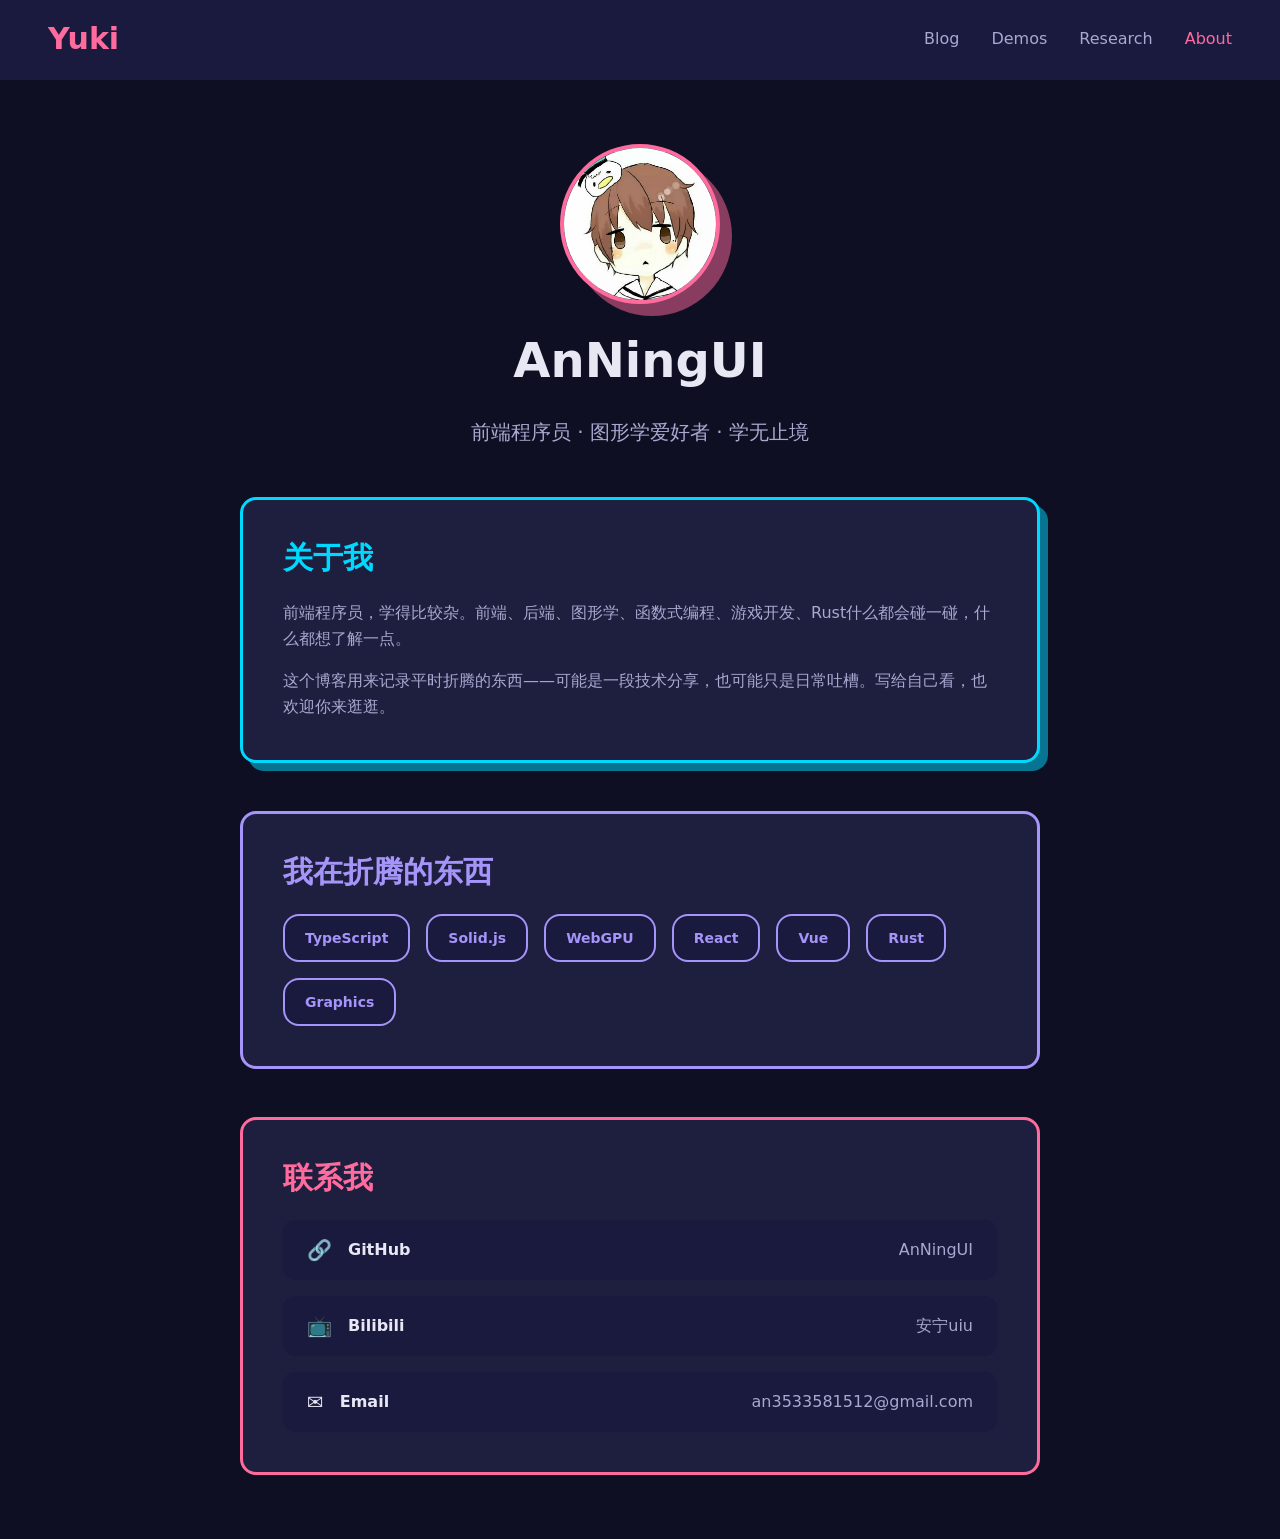
==== commit 4b0a3031: "迁移到twcss v4, astro v6" ====
--- a/about/index.html
+++ b/about/index.html
@@ -1,5 +1,4 @@
-<!DOCTYPE html><html lang="zh-CN"> <head><meta charset="UTF-8"><meta name="description" content="Yuki - WebGPU Graphics Programming"><meta name="viewport" content="width=device-width"><link rel="icon" type="image/svg+xml" href="/favicon.svg"><meta name="generator" content="Astro v5.18.2"><title>About - Yuki</title><!-- Inter Font --><link rel="preconnect" href="https://fonts.googleapis.com"><link rel="preconnect" href="https://fonts.gstatic.com" crossorigin><link href="https://fonts.googleapis.com/css2?family=Inter:wght@400;500;600;700;900&display=swap" rel="stylesheet"><link rel="stylesheet" href="/_astro/about.8AnMRzg2.css">
-<link rel="stylesheet" href="/_astro/_slug_.TMcBkz2U.css"></head> <body class="min-h-screen bg-bg-dark text-text-primary"> <header class="w-full h-16 lg:h-20 bg-bg-elevated border-b-2 border-stroke-dark relative"> <div class="h-full px-4 sm:px-8 lg:px-12 flex items-center gap-4 lg:gap-8"> <!-- Logo --> <a href="/" class="text-xl lg:text-3xl font-black text-primary hover:opacity-80 transition-opacity">
+<!DOCTYPE html><html lang="zh-CN"> <head><meta charset="UTF-8"><meta name="description" content="Yuki - WebGPU Graphics Programming"><meta name="viewport" content="width=device-width"><link rel="icon" type="image/svg+xml" href="/favicon.svg"><meta name="generator" content="Astro v6.4.6"><title>About - Yuki</title><!-- Inter & Playfair Display Fonts --><link rel="preconnect" href="https://fonts.googleapis.com"><link rel="preconnect" href="https://fonts.gstatic.com" crossorigin><link href="https://fonts.googleapis.com/css2?family=Inter:wght@400;500;600;700;900&family=Playfair+Display:wght@400;500;600&display=swap" rel="stylesheet"><link rel="stylesheet" href="/_astro/BaseLayout.DN0nKMh2.css"></head> <body class="min-h-screen bg-bg-dark text-text-primary pt-16 lg:pt-20"> <header class="fixed top-0 left-0 right-0 w-full h-16 lg:h-20 bg-bg-elevated border-b-2 border-stroke-dark z-50 backdrop-blur-sm bg-opacity-95"> <div class="h-full px-4 sm:px-8 lg:px-12 flex items-center gap-4 lg:gap-8"> <!-- Logo --> <a href="/" class="text-xl lg:text-3xl font-black text-primary hover:opacity-80 transition-opacity">
 Yuki
 </a> <!-- Spacer --> <div class="flex-1"></div> <!-- Navigation (hidden on mobile) --> <nav class="hidden md:flex gap-6 lg:gap-8"> <a href="/" class="text-sm lg:text-base font-medium transition-colors text-text-secondary hover:text-text-primary"> Blog </a><a href="/demos" class="text-sm lg:text-base font-medium transition-colors text-text-secondary hover:text-text-primary"> Demos </a><a href="/research" class="text-sm lg:text-base font-medium transition-colors text-text-secondary hover:text-text-primary"> Research </a><a href="/about" class="text-sm lg:text-base font-medium transition-colors text-primary"> About </a> </nav> <!-- Mobile Menu Icon --> <button id="mobile-menu-button" class="md:hidden flex flex-col gap-1 w-8 h-8 items-center justify-center" aria-label="Menu"> <div class="w-5 h-0.5 bg-text-primary rounded-full transition-transform duration-200"></div> <div class="w-5 h-0.5 bg-text-primary rounded-full transition-opacity duration-200"></div> <div class="w-5 h-0.5 bg-text-primary rounded-full transition-transform duration-200"></div> </button> </div> <!-- Mobile Menu Dropdown --> <nav id="mobile-menu" class="md:hidden absolute top-full left-0 w-full bg-bg-elevated border-b-2 border-stroke-dark transform origin-top scale-y-0 opacity-0 transition-all duration-200 ease-out z-50"> <div class="flex flex-col py-4"> <a href="/" class="px-6 py-3 text-base font-medium transition-colors text-text-secondary hover:text-text-primary hover:bg-bg-card"> Blog </a><a href="/demos" class="px-6 py-3 text-base font-medium transition-colors text-text-secondary hover:text-text-primary hover:bg-bg-card"> Demos </a><a href="/research" class="px-6 py-3 text-base font-medium transition-colors text-text-secondary hover:text-text-primary hover:bg-bg-card"> Research </a><a href="/about" class="px-6 py-3 text-base font-medium transition-colors text-primary bg-primary bg-opacity-10"> About </a> </div> </nav> </header> <script type="module">const s=document.getElementById("mobile-menu-button"),e=document.getElementById("mobile-menu");let a=!1;s?.addEventListener("click",()=>{if(a=!a,a){e?.classList.remove("scale-y-0","opacity-0"),e?.classList.add("scale-y-100","opacity-100");const t=s.querySelectorAll("div");t[0]?.classList.add("rotate-45","translate-y-[6px]"),t[1]?.classList.add("opacity-0"),t[2]?.classList.add("-rotate-45","-translate-y-[6px]")}else{e?.classList.remove("scale-y-100","opacity-100"),e?.classList.add("scale-y-0","opacity-0");const t=s.querySelectorAll("div");t[0]?.classList.remove("rotate-45","translate-y-[6px]"),t[1]?.classList.remove("opacity-0"),t[2]?.classList.remove("-rotate-45","-translate-y-[6px]")}});document.addEventListener("click",t=>{a&&!s?.contains(t.target)&&!e?.contains(t.target)&&s?.click()});</script>  <main class="w-full flex flex-col items-center px-4 sm:px-8 lg:px-12 py-8 lg:py-16 gap-8 lg:gap-12"> <!-- Hero Section --> <section class="flex flex-col items-center gap-6 lg:gap-8 max-w-[800px] w-full"> <div class="w-32 h-32 lg:w-40 lg:h-40 rounded-full border-4 border-primary shadow-celluloid-pink-lg overflow-hidden bg-bg-elevated"> <img src="/images/avatar.jpg" alt="Avatar" class="w-full h-full object-cover"> </div> <h1 class="text-3xl sm:text-4xl lg:text-5xl font-black text-text-primary text-center">AnNingUI</h1> <p class="text-base sm:text-lg lg:text-xl text-center text-text-secondary leading-relaxed px-4">
 前端程序员 · 图形学爱好者 · 学无止境
--- a/_astro/BaseLayout.DN0nKMh2.css
+++ b/_astro/BaseLayout.DN0nKMh2.css
@@ -0,0 +1 @@
+@layer properties{@supports (((-webkit-hyphens:none)) and (not (margin-trim:inline))) or ((-moz-orient:inline) and (not (color:rgb(from red r g b)))){*,:before,:after,::backdrop{--tw-translate-x:0;--tw-translate-y:0;--tw-translate-z:0;--tw-scale-x:1;--tw-scale-y:1;--tw-scale-z:1;--tw-rotate-x:initial;--tw-rotate-y:initial;--tw-rotate-z:initial;--tw-skew-x:initial;--tw-skew-y:initial;--tw-pan-x:initial;--tw-pan-y:initial;--tw-pinch-zoom:initial;--tw-scroll-snap-strictness:proximity;--tw-space-y-reverse:0;--tw-space-x-reverse:0;--tw-divide-x-reverse:0;--tw-border-style:solid;--tw-divide-y-reverse:0;--tw-gradient-position:initial;--tw-gradient-from:#0000;--tw-gradient-via:#0000;--tw-gradient-to:#0000;--tw-gradient-stops:initial;--tw-gradient-via-stops:initial;--tw-gradient-from-position:0%;--tw-gradient-via-position:50%;--tw-gradient-to-position:100%;--tw-leading:initial;--tw-font-weight:initial;--tw-ordinal:initial;--tw-slashed-zero:initial;--tw-numeric-figure:initial;--tw-numeric-spacing:initial;--tw-numeric-fraction:initial;--tw-shadow:0 0 #0000;--tw-shadow-color:initial;--tw-shadow-alpha:100%;--tw-inset-shadow:0 0 #0000;--tw-inset-shadow-color:initial;--tw-inset-shadow-alpha:100%;--tw-ring-color:initial;--tw-ring-shadow:0 0 #0000;--tw-inset-ring-color:initial;--tw-inset-ring-shadow:0 0 #0000;--tw-ring-inset:initial;--tw-ring-offset-width:0px;--tw-ring-offset-color:#fff;--tw-ring-offset-shadow:0 0 #0000;--tw-outline-style:solid;--tw-blur:initial;--tw-brightness:initial;--tw-contrast:initial;--tw-grayscale:initial;--tw-hue-rotate:initial;--tw-invert:initial;--tw-opacity:initial;--tw-saturate:initial;--tw-sepia:initial;--tw-drop-shadow:initial;--tw-drop-shadow-color:initial;--tw-drop-shadow-alpha:100%;--tw-drop-shadow-size:initial;--tw-backdrop-blur:initial;--tw-backdrop-brightness:initial;--tw-backdrop-contrast:initial;--tw-backdrop-grayscale:initial;--tw-backdrop-hue-rotate:initial;--tw-backdrop-invert:initial;--tw-backdrop-opacity:initial;--tw-backdrop-saturate:initial;--tw-backdrop-sepia:initial;--tw-duration:initial;--tw-ease:initial;--tw-contain-size:initial;--tw-contain-layout:initial;--tw-contain-paint:initial;--tw-contain-style:initial;--tw-text-shadow-color:initial;--tw-text-shadow-alpha:100%}}}@layer theme{:root,:host{--font-sans:ui-sans-serif, system-ui, sans-serif, "Apple Color Emoji", "Segoe UI Emoji", "Segoe UI Symbol", "Noto Color Emoji";--font-mono:ui-monospace, SFMono-Regular, Menlo, Monaco, Consolas, "Liberation Mono", "Courier New", monospace;--color-red-500:oklch(63.7% .237 25.331);--spacing:.25rem;--container-4xl:56rem;--text-xs:.75rem;--text-xs--line-height:calc(1 / .75);--text-sm:.875rem;--text-sm--line-height:calc(1.25 / .875);--text-base:1rem;--text-base--line-height: 1.5 ;--text-lg:1.125rem;--text-lg--line-height:calc(1.75 / 1.125);--text-xl:1.25rem;--text-xl--line-height:calc(1.75 / 1.25);--text-2xl:1.5rem;--text-2xl--line-height:calc(2 / 1.5);--text-3xl:1.875rem;--text-3xl--line-height: 1.2 ;--text-4xl:2.25rem;--text-4xl--line-height:calc(2.5 / 2.25);--text-5xl:3rem;--text-5xl--line-height:1;--text-6xl:3.75rem;--text-6xl--line-height:1;--text-7xl:4.5rem;--text-7xl--line-height:1;--text-8xl:6rem;--text-8xl--line-height:1;--font-weight-medium:500;--font-weight-semibold:600;--font-weight-bold:700;--font-weight-black:900;--leading-tight:1.25;--leading-relaxed:1.625;--radius-md:.375rem;--radius-lg:.5rem;--radius-xl:.75rem;--radius-2xl:1rem;--ease-in:cubic-bezier(.4, 0, 1, 1);--ease-out:cubic-bezier(0, 0, .2, 1);--ease-in-out:cubic-bezier(.4, 0, .2, 1);--blur-sm:8px;--default-transition-duration:.15s;--default-transition-timing-function:cubic-bezier(.4, 0, .2, 1);--default-font-family:var(--font-sans);--default-mono-font-family:var(--font-mono);--color-primary:#ff6b9d;--color-secondary:#00d9ff;--color-accent:#a594f9;--color-bg-dark:#0f0f23;--color-bg-card:#1e1e3f;--color-bg-elevated:#1a1a3e;--color-text-primary:#e8e8f5;--color-text-secondary:#a8a8d0;--color-text-muted:#6b6b8b;--color-stroke-dark:#1a1a3e}}@layer base{*,:after,:before,::backdrop{box-sizing:border-box;border:0 solid;margin:0;padding:0}::file-selector-button{box-sizing:border-box;border:0 solid;margin:0;padding:0}html,:host{-webkit-text-size-adjust:100%;tab-size:4;line-height:1.5;font-family:var(--default-font-family,ui-sans-serif, system-ui, sans-serif, "Apple Color Emoji", "Segoe UI Emoji", "Segoe UI Symbol", "Noto Color Emoji");font-feature-settings:var(--default-font-feature-settings,normal);font-variation-settings:var(--default-font-variation-settings,normal);-webkit-tap-highlight-color:transparent}hr{height:0;color:inherit;border-top-width:1px}abbr:where([title]){-webkit-text-decoration:underline dotted;text-decoration:underline dotted}h1,h2,h3,h4,h5,h6{font-size:inherit;font-weight:inherit}a{color:inherit;-webkit-text-decoration:inherit;text-decoration:inherit}b,strong{font-weight:bolder}code,kbd,samp,pre{font-family:var(--default-mono-font-family,ui-monospace, SFMono-Regular, Menlo, Monaco, Consolas, "Liberation Mono", "Courier New", monospace);font-feature-settings:var(--default-mono-font-feature-settings,normal);font-variation-settings:var(--default-mono-font-variation-settings,normal);font-size:1em}small{font-size:80%}sub,sup{vertical-align:baseline;font-size:75%;line-height:0;position:relative}sub{bottom:-.25em}sup{top:-.5em}table{text-indent:0;border-color:inherit;border-collapse:collapse}:-moz-focusring{outline:auto}progress{vertical-align:baseline}summary{display:list-item}ol,ul,menu{list-style:none}img,svg,video,canvas,audio,iframe,embed,object{vertical-align:middle;display:block}img,video{max-width:100%;height:auto}button,input,select,optgroup,textarea{font:inherit;font-feature-settings:inherit;font-variation-settings:inherit;letter-spacing:inherit;color:inherit;opacity:1;background-color:#0000;border-radius:0}::file-selector-button{font:inherit;font-feature-settings:inherit;font-variation-settings:inherit;letter-spacing:inherit;color:inherit;opacity:1;background-color:#0000;border-radius:0}:where(select:is([multiple],[size])) optgroup{font-weight:bolder}:where(select:is([multiple],[size])) optgroup option{padding-inline-start:20px}::file-selector-button{margin-inline-end:4px}::placeholder{opacity:1}@supports (not ((-webkit-appearance:-apple-pay-button))) or (contain-intrinsic-size:1px){::placeholder{color:currentColor}@supports (color:color-mix(in lab,red,red)){::placeholder{color:color-mix(in oklab,currentcolor 50%,transparent)}}}textarea{resize:vertical}::-webkit-search-decoration{-webkit-appearance:none}::-webkit-date-and-time-value{min-height:1lh;text-align:inherit}::-webkit-datetime-edit{display:inline-flex}::-webkit-datetime-edit-fields-wrapper{padding:0}::-webkit-datetime-edit{padding-block:0}::-webkit-datetime-edit-year-field{padding-block:0}::-webkit-datetime-edit-month-field{padding-block:0}::-webkit-datetime-edit-day-field{padding-block:0}::-webkit-datetime-edit-hour-field{padding-block:0}::-webkit-datetime-edit-minute-field{padding-block:0}::-webkit-datetime-edit-second-field{padding-block:0}::-webkit-datetime-edit-millisecond-field{padding-block:0}::-webkit-datetime-edit-meridiem-field{padding-block:0}::-webkit-calendar-picker-indicator{line-height:1}:-moz-ui-invalid{box-shadow:none}button,input:where([type=button],[type=reset],[type=submit]){appearance:button}::file-selector-button{appearance:button}::-webkit-inner-spin-button{height:auto}::-webkit-outer-spin-button{height:auto}[hidden]:where(:not([hidden=until-found])){display:none!important}}@layer components;@layer utilities{.\@container,.\@container-\[inline-size\]{container-type:inline-size}.\@container-size{container-type:size}.pointer-events-auto{pointer-events:auto}.pointer-events-none{pointer-events:none}.collapse{visibility:collapse}.invisible{visibility:hidden}.visible{visibility:visible}.sr-only{clip-path:inset(50%);white-space:nowrap;border-width:0;width:1px;height:1px;margin:-1px;padding:0;position:absolute;overflow:hidden}.not-sr-only{clip-path:none;white-space:normal;width:auto;height:auto;margin:0;padding:0;position:static;overflow:visible}.\!absolute{position:absolute!important}.absolute{position:absolute}.fixed{position:fixed}.relative{position:relative}.static{position:static}.sticky{position:sticky}.start-1{inset-inline-start:calc(var(--spacing) * 1)}.top-0{top:0}.top-3{top:calc(var(--spacing) * 3)}.top-full{top:100%}.right-0{right:0}.right-3{right:calc(var(--spacing) * 3)}.bottom-3{bottom:calc(var(--spacing) * 3)}.left-0{left:0}.left-3{left:calc(var(--spacing) * 3)}.isolate{isolation:isolate}.isolation-auto{isolation:auto}.z-50{z-index:50}.order-0,.order-none{order:0}.float-end{float:inline-end}.float-left{float:left}.float-none{float:none}.float-right{float:right}.float-start{float:inline-start}.clear-both{clear:both}.clear-end{clear:inline-end}.clear-left{clear:left}.clear-none{clear:none}.clear-right{clear:right}.clear-start{clear:inline-start}.container{width:100%}@media(min-width:40rem){.container{max-width:40rem}}@media(min-width:48rem){.container{max-width:48rem}}@media(min-width:64rem){.container{max-width:64rem}}@media(min-width:80rem){.container{max-width:80rem}}@media(min-width:96rem){.container{max-width:96rem}}.m-2{margin:calc(var(--spacing) * 2)}.mx-2{margin-inline:calc(var(--spacing) * 2)}.mx-auto{margin-inline:auto}.my-4{margin-block:calc(var(--spacing) * 4)}.my-6{margin-block:calc(var(--spacing) * 6)}.mt-1{margin-top:var(--spacing)}.mt-2{margin-top:calc(var(--spacing) * 2)}.mt-4{margin-top:calc(var(--spacing) * 4)}.mt-6{margin-top:calc(var(--spacing) * 6)}.mt-8{margin-top:calc(var(--spacing) * 8)}.mt-10{margin-top:calc(var(--spacing) * 10)}.mt-\[16px\]{margin-top:16px}.mr-2{margin-right:calc(var(--spacing) * 2)}.mb-1{margin-bottom:var(--spacing)}.mb-2{margin-bottom:calc(var(--spacing) * 2)}.mb-3{margin-bottom:calc(var(--spacing) * 3)}.mb-4{margin-bottom:calc(var(--spacing) * 4)}.mb-6{margin-bottom:calc(var(--spacing) * 6)}.mb-8{margin-bottom:calc(var(--spacing) * 8)}.ml-2{margin-left:calc(var(--spacing) * 2)}.box-border{box-sizing:border-box}.box-content{box-sizing:content-box}.line-clamp-2{-webkit-line-clamp:2;-webkit-box-orient:vertical;display:-webkit-box;overflow:hidden}.block{display:block}.block\!{display:block!important}.contents{display:contents}.contents\!{display:contents!important}.flex{display:flex}.flow-root{display:flow-root}.grid{display:grid}.grid\!{display:grid!important}.hidden{display:none}.inline{display:inline}.inline-block{display:inline-block}.inline-flex{display:inline-flex}.inline-grid{display:inline-grid}.inline-table{display:inline-table}.list-item{display:list-item}.table{display:table}.table\!{display:table!important}.table-caption{display:table-caption}.table-cell{display:table-cell}.table-column{display:table-column}.table-column-group{display:table-column-group}.table-footer-group{display:table-footer-group}.table-header-group{display:table-header-group}.table-row{display:table-row}.table-row-group{display:table-row-group}.field-sizing-content{field-sizing:content}.field-sizing-fixed{field-sizing:fixed}.size-1{width:var(--spacing);height:var(--spacing)}.size-auto{width:auto;height:auto}.h-0\.5{height:calc(var(--spacing) * .5)}.h-2{height:calc(var(--spacing) * 2)}.h-3{height:calc(var(--spacing) * 3)}.h-8{height:calc(var(--spacing) * 8)}.h-16{height:calc(var(--spacing) * 16)}.h-24{height:calc(var(--spacing) * 24)}.h-32{height:calc(var(--spacing) * 32)}.h-40{height:calc(var(--spacing) * 40)}.h-84{height:calc(var(--spacing) * 84)}.h-120{height:calc(var(--spacing) * 120)}.h-\[50px\]{height:50px}.h-\[160px\]{height:160px}.h-\[450px\]{height:450px}.h-auto{height:auto}.h-full{height:100%}.h-lh{height:1lh}.h-px{height:1px}.h-screen{height:100vh}.max-h-lh{max-height:1lh}.max-h-none{max-height:none}.max-h-screen{max-height:100vh}.min-h-auto{min-height:auto}.min-h-lh{min-height:1lh}.min-h-screen{min-height:100vh}.w-0\.5{width:calc(var(--spacing) * .5)}.w-1\/2{width:50%}.w-2{width:calc(var(--spacing) * 2)}.w-3{width:calc(var(--spacing) * 3)}.w-5{width:calc(var(--spacing) * 5)}.w-6{width:calc(var(--spacing) * 6)}.w-8{width:calc(var(--spacing) * 8)}.w-24{width:calc(var(--spacing) * 24)}.w-32{width:calc(var(--spacing) * 32)}.w-\[280px\]{width:280px}.w-\[320px\]{width:320px}.w-auto{width:auto}.w-full{width:100%}.w-screen{width:100vw}.max-w-4xl{max-width:var(--container-4xl)}.max-w-\[800px\]{max-width:800px}.max-w-full{max-width:100%}.max-w-none{max-width:none}.max-w-screen{max-width:100vw}.min-w-0{min-width:0}.min-w-auto{min-width:auto}.min-w-screen{min-width:100vw}.flex-1{flex:1}.flex-auto{flex:auto}.flex-initial{flex:0 auto}.flex-none{flex:none}.flex-shrink,.shrink{flex-shrink:1}.shrink-0{flex-shrink:0}.flex-grow,.grow{flex-grow:1}.basis-auto{flex-basis:auto}.basis-full{flex-basis:100%}.table-auto{table-layout:auto}.table-fixed{table-layout:fixed}.caption-bottom{caption-side:bottom}.caption-top{caption-side:top}.border-collapse{border-collapse:collapse}.border-separate{border-collapse:separate}.origin-top{transform-origin:top}.-translate-full{--tw-translate-x:-100%;--tw-translate-y:-100%;translate:var(--tw-translate-x) var(--tw-translate-y)}.translate-full{--tw-translate-x:100%;--tw-translate-y:100%;translate:var(--tw-translate-x) var(--tw-translate-y)}.-translate-y-\[6px\]{--tw-translate-y: -6px ;translate:var(--tw-translate-x) var(--tw-translate-y)}.translate-y-\[6px\]{--tw-translate-y:6px;translate:var(--tw-translate-x) var(--tw-translate-y)}.translate-3d{translate:var(--tw-translate-x) var(--tw-translate-y) var(--tw-translate-z)}.translate-none{translate:none}.scale-y-0{--tw-scale-y:0%;scale:var(--tw-scale-x) var(--tw-scale-y)}.scale-y-100{--tw-scale-y:100%;scale:var(--tw-scale-x) var(--tw-scale-y)}.scale-3d{scale:var(--tw-scale-x) var(--tw-scale-y) var(--tw-scale-z)}.scale-none{scale:none}.-rotate-45{rotate:-45deg}.rotate-45{rotate:45deg}.rotate-none{rotate:none}.transform{transform:var(--tw-rotate-x,) var(--tw-rotate-y,) var(--tw-rotate-z,) var(--tw-skew-x,) var(--tw-skew-y,)}.transform\!{transform:var(--tw-rotate-x,) var(--tw-rotate-y,) var(--tw-rotate-z,) var(--tw-skew-x,) var(--tw-skew-y,)!important}.transform-cpu{transform:var(--tw-rotate-x,) var(--tw-rotate-y,) var(--tw-rotate-z,) var(--tw-skew-x,) var(--tw-skew-y,)}.transform-gpu{transform:translateZ(0) var(--tw-rotate-x,) var(--tw-rotate-y,) var(--tw-rotate-z,) var(--tw-skew-x,) var(--tw-skew-y,)}.transform-none{transform:none}.touch-pinch-zoom{--tw-pinch-zoom:pinch-zoom;touch-action:var(--tw-pan-x,) var(--tw-pan-y,) var(--tw-pinch-zoom,)}.resize{resize:both}.resize-none{resize:none}.resize-x{resize:horizontal}.resize-y{resize:vertical}.snap-none{scroll-snap-type:none}.snap-mandatory{--tw-scroll-snap-strictness:mandatory}.snap-proximity{--tw-scroll-snap-strictness:proximity}.snap-align-none{scroll-snap-align:none}.snap-center{scroll-snap-align:center}.snap-end{scroll-snap-align:end}.snap-start{scroll-snap-align:start}.snap-always{scroll-snap-stop:always}.snap-normal{scroll-snap-stop:normal}.scrollbar-auto{scrollbar-width:auto}.scrollbar-none{scrollbar-width:none}.scrollbar-thin{scrollbar-width:thin}.scrollbar-gutter-auto{scrollbar-gutter:auto}.scrollbar-gutter-both{scrollbar-gutter:stable both-edges}.scrollbar-gutter-stable{scrollbar-gutter:stable}.list-inside{list-style-position:inside}.list-outside{list-style-position:outside}.appearance-auto{appearance:auto}.appearance-none{appearance:none}.grid-flow-col{grid-auto-flow:column}.grid-flow-col-dense{grid-auto-flow:column dense}.grid-flow-dense{grid-auto-flow:dense}.grid-flow-row{grid-auto-flow:row}.grid-flow-row-dense{grid-auto-flow:dense}.grid-cols-1{grid-template-columns:repeat(1,minmax(0,1fr))}.grid-cols-2{grid-template-columns:repeat(2,minmax(0,1fr))}.grid-cols-\[160px_1fr\]{grid-template-columns:160px 1fr}.flex-col{flex-direction:column}.flex-col-reverse{flex-direction:column-reverse}.flex-row{flex-direction:row}.flex-row-reverse{flex-direction:row-reverse}.flex-nowrap{flex-wrap:nowrap}.flex-wrap{flex-wrap:wrap}.flex-wrap-reverse{flex-wrap:wrap-reverse}.place-content-around{place-content:space-around}.place-content-baseline{place-content:baseline start}.place-content-between{place-content:space-between}.place-content-center{place-content:center}.place-content-center-safe{place-content:safe center}.place-content-end{place-content:end}.place-content-end-safe{place-content:safe end}.place-content-evenly{place-content:space-evenly}.place-content-start{place-content:start}.place-content-stretch{place-content:stretch}.place-items-baseline{place-items:baseline}.place-items-center{place-items:center}.place-items-center-safe{place-items:safe center}.place-items-end{place-items:end}.place-items-end-safe{place-items:safe end}.place-items-start{place-items:start}.place-items-stretch{place-items:stretch stretch}.content-around{align-content:space-around}.content-baseline{align-content:baseline}.content-between{align-content:space-between}.content-center{align-content:center}.content-center-safe{align-content:safe center}.content-end{align-content:flex-end}.content-end-safe{align-content:safe flex-end}.content-evenly{align-content:space-evenly}.content-normal{align-content:normal}.content-start{align-content:flex-start}.content-stretch{align-content:stretch}.items-baseline{align-items:baseline}.items-baseline-last{align-items:last baseline}.items-center{align-items:center}.items-center-safe{align-items:safe center}.items-end{align-items:flex-end}.items-end-safe{align-items:safe flex-end}.items-start{align-items:flex-start}.items-stretch{align-items:stretch}.justify-around{justify-content:space-around}.justify-baseline{justify-content:baseline}.justify-between{justify-content:space-between}.justify-center{justify-content:center}.justify-center-safe{justify-content:safe center}.justify-end{justify-content:flex-end}.justify-end-safe{justify-content:safe flex-end}.justify-evenly{justify-content:space-evenly}.justify-normal{justify-content:normal}.justify-start{justify-content:flex-start}.justify-stretch{justify-content:stretch}.justify-items-center{justify-items:center}.justify-items-center-safe{justify-items:safe center}.justify-items-end{justify-items:end}.justify-items-end-safe{justify-items:safe end}.justify-items-normal{justify-items:normal}.justify-items-start{justify-items:start}.justify-items-stretch{justify-items:stretch}.gap-1{gap:var(--spacing)}.gap-1\.5{gap:calc(var(--spacing) * 1.5)}.gap-2{gap:calc(var(--spacing) * 2)}.gap-3{gap:calc(var(--spacing) * 3)}.gap-4{gap:calc(var(--spacing) * 4)}.gap-5{gap:calc(var(--spacing) * 5)}.gap-6{gap:calc(var(--spacing) * 6)}.gap-8{gap:calc(var(--spacing) * 8)}:where(.space-y-0>:not(:last-child)){--tw-space-y-reverse:0;margin-block:0}:where(.space-y-0\.5>:not(:last-child)){--tw-space-y-reverse:0;margin-block-start:calc(calc(var(--spacing) * .5) * var(--tw-space-y-reverse));margin-block-end:calc(calc(var(--spacing) * .5) * calc(1 - var(--tw-space-y-reverse)))}:where(.space-y-3>:not(:last-child)){--tw-space-y-reverse:0;margin-block-start:calc(calc(var(--spacing) * 3) * var(--tw-space-y-reverse));margin-block-end:calc(calc(var(--spacing) * 3) * calc(1 - var(--tw-space-y-reverse)))}:where(.space-y-reverse>:not(:last-child)){--tw-space-y-reverse:1}:where(.space-x-reverse>:not(:last-child)){--tw-space-x-reverse:1}:where(.divide-x>:not(:last-child)){--tw-divide-x-reverse:0;border-inline-style:var(--tw-border-style);border-inline-start-width:calc(1px * var(--tw-divide-x-reverse));border-inline-end-width:calc(1px * calc(1 - var(--tw-divide-x-reverse)))}:where(.divide-y>:not(:last-child)){--tw-divide-y-reverse:0;border-bottom-style:var(--tw-border-style);border-top-style:var(--tw-border-style);border-top-width:calc(1px * var(--tw-divide-y-reverse));border-bottom-width:calc(1px * calc(1 - var(--tw-divide-y-reverse)))}:where(.divide-y-reverse>:not(:last-child)){--tw-divide-y-reverse:1}.place-self-auto{place-self:auto}.place-self-center{place-self:center}.place-self-center-safe{place-self:safe center}.place-self-end{place-self:end}.place-self-end-safe{place-self:safe end}.place-self-start{place-self:start}.place-self-stretch{place-self:stretch stretch}.self-auto{align-self:auto}.self-baseline{align-self:baseline}.self-baseline-last{align-self:last baseline}.self-center{align-self:center}.self-center-safe{align-self:safe center}.self-end{align-self:flex-end}.self-end-safe{align-self:safe flex-end}.self-start{align-self:flex-start}.self-stretch{align-self:stretch}.justify-self-auto{justify-self:auto}.justify-self-center{justify-self:center}.justify-self-center-safe{justify-self:safe center}.justify-self-end{justify-self:flex-end}.justify-self-end-safe{justify-self:safe flex-end}.justify-self-start{justify-self:flex-start}.justify-self-stretch{justify-self:stretch}.truncate{text-overflow:ellipsis;white-space:nowrap;overflow:hidden}.overflow-hidden{overflow:hidden}.overflow-x-auto{overflow-x:auto}.scroll-auto{scroll-behavior:auto}.scroll-smooth{scroll-behavior:smooth}.rounded{border-radius:.25rem}.rounded-2xl{border-radius:var(--radius-2xl)}.rounded-full{border-radius:3.40282e38px}.rounded-lg{border-radius:var(--radius-lg)}.rounded-xl{border-radius:var(--radius-xl)}.rounded-s{border-start-start-radius:.25rem;border-end-start-radius:.25rem}.rounded-ss{border-start-start-radius:.25rem}.rounded-e{border-start-end-radius:.25rem;border-end-end-radius:.25rem}.rounded-se{border-start-end-radius:.25rem}.rounded-ee{border-end-end-radius:.25rem}.rounded-es{border-end-start-radius:.25rem}.rounded-t{border-top-left-radius:.25rem;border-top-right-radius:.25rem}.rounded-l{border-top-left-radius:.25rem;border-bottom-left-radius:.25rem}.rounded-tl{border-top-left-radius:.25rem}.rounded-r{border-top-right-radius:.25rem;border-bottom-right-radius:.25rem}.rounded-r-xl{border-top-right-radius:var(--radius-xl);border-bottom-right-radius:var(--radius-xl)}.rounded-tr{border-top-right-radius:.25rem}.rounded-b{border-bottom-right-radius:.25rem;border-bottom-left-radius:.25rem}.rounded-br{border-bottom-right-radius:.25rem}.rounded-bl{border-bottom-left-radius:.25rem}.border{border-style:var(--tw-border-style);border-width:1px}.border-0{border-style:var(--tw-border-style);border-width:0}.border-2{border-style:var(--tw-border-style);border-width:2px}.border-4{border-style:var(--tw-border-style);border-width:4px}.border-\[3px\]{border-style:var(--tw-border-style);border-width:3px}.border-x{border-inline-style:var(--tw-border-style);border-inline-width:1px}.border-y{border-block-style:var(--tw-border-style);border-block-width:1px}.border-s{border-inline-start-style:var(--tw-border-style);border-inline-start-width:1px}.border-e{border-inline-end-style:var(--tw-border-style);border-inline-end-width:1px}.border-bs{border-block-start-style:var(--tw-border-style);border-block-start-width:1px}.border-be{border-block-end-style:var(--tw-border-style);border-block-end-width:1px}.border-t{border-top-style:var(--tw-border-style);border-top-width:1px}.border-r{border-right-style:var(--tw-border-style);border-right-width:1px}.border-b{border-bottom-style:var(--tw-border-style);border-bottom-width:1px}.border-b-2{border-bottom-style:var(--tw-border-style);border-bottom-width:2px}.border-l{border-left-style:var(--tw-border-style);border-left-width:1px}.border-l-4{border-left-style:var(--tw-border-style);border-left-width:4px}.border-dashed{--tw-border-style:dashed;border-style:dashed}.border-dotted{--tw-border-style:dotted;border-style:dotted}.border-double{--tw-border-style:double;border-style:double}.border-hidden{--tw-border-style:hidden;border-style:hidden}.border-none{--tw-border-style:none;border-style:none}.border-solid{--tw-border-style:solid;border-style:solid}.border-accent{border-color:var(--color-accent)}.border-accent\/30{border-color:#a594f94d}@supports (color:color-mix(in lab,red,red)){.border-accent\/30{border-color:color-mix(in oklab,var(--color-accent) 30%,transparent)}}.border-primary{border-color:var(--color-primary)}.border-secondary{border-color:var(--color-secondary)}.border-stroke-dark{border-color:var(--color-stroke-dark)}.bg-\(--my_variable\){background-color:var(--my_variable)}.bg-\(color\:--my-color\){background-color:var(--my-color)}.bg-\[\#0088cc\]{background-color:#08c}.bg-\[color\:var\(--my-color\)\]{background-color:var(--my-color)}.bg-\[var\(--my_variable\)\]{background-color:var(--my_variable)}.bg-accent{background-color:var(--color-accent)}.bg-accent\/20{background-color:#a594f933}@supports (color:color-mix(in lab,red,red)){.bg-accent\/20{background-color:color-mix(in oklab,var(--color-accent) 20%,transparent)}}.bg-bg-card{background-color:var(--color-bg-card)}.bg-bg-dark{background-color:var(--color-bg-dark)}.bg-bg-dark\/80{background-color:#0f0f23cc}@supports (color:color-mix(in lab,red,red)){.bg-bg-dark\/80{background-color:color-mix(in oklab,var(--color-bg-dark) 80%,transparent)}}.bg-bg-elevated{background-color:var(--color-bg-elevated)}.bg-primary{background-color:var(--color-primary)}.bg-primary\/30{background-color:#ff6b9d4d}@supports (color:color-mix(in lab,red,red)){.bg-primary\/30{background-color:color-mix(in oklab,var(--color-primary) 30%,transparent)}}.bg-red-500{background-color:var(--color-red-500)}.bg-red-500\/50{background-color:#fb2c3680}@supports (color:color-mix(in lab,red,red)){.bg-red-500\/50{background-color:color-mix(in oklab,var(--color-red-500) 50%,transparent)}}.bg-red-500\/\[50\%\]{background-color:#fb2c3680}@supports (color:color-mix(in lab,red,red)){.bg-red-500\/\[50\%\]{background-color:color-mix(in oklab,var(--color-red-500) 50%,transparent)}}.bg-secondary{background-color:var(--color-secondary)}.bg-stroke-dark{background-color:var(--color-stroke-dark)}.bg-text-primary{background-color:var(--color-text-primary)}.bg-transparent{background-color:#0000}.-bg-conic,.bg-conic{--tw-gradient-position:in oklab;background-image:conic-gradient(var(--tw-gradient-stops))}.bg-gradient-to-r{--tw-gradient-position:to right in oklab;background-image:linear-gradient(var(--tw-gradient-stops))}.bg-radial{--tw-gradient-position:in oklab;background-image:radial-gradient(var(--tw-gradient-stops))}.bg-none{background-image:none}.via-none{--tw-gradient-via-stops:initial}.from-bg-card{--tw-gradient-from:var(--color-bg-card);--tw-gradient-stops:var(--tw-gradient-via-stops,var(--tw-gradient-position), var(--tw-gradient-from) var(--tw-gradient-from-position), var(--tw-gradient-to) var(--tw-gradient-to-position))}.to-bg-elevated{--tw-gradient-to:var(--color-bg-elevated);--tw-gradient-stops:var(--tw-gradient-via-stops,var(--tw-gradient-position), var(--tw-gradient-from) var(--tw-gradient-from-position), var(--tw-gradient-to) var(--tw-gradient-to-position))}.mask-none{-webkit-mask-image:none;mask-image:none}.mask-circle{--tw-mask-radial-shape:circle}.mask-ellipse{--tw-mask-radial-shape:ellipse}.mask-radial-closest-corner{--tw-mask-radial-size:closest-corner}.mask-radial-closest-side{--tw-mask-radial-size:closest-side}.mask-radial-farthest-corner{--tw-mask-radial-size:farthest-corner}.mask-radial-farthest-side{--tw-mask-radial-size:farthest-side}.mask-radial-at-bottom{--tw-mask-radial-position:bottom}.mask-radial-at-bottom-left{--tw-mask-radial-position:bottom left}.mask-radial-at-bottom-right{--tw-mask-radial-position:bottom right}.mask-radial-at-center{--tw-mask-radial-position:center}.mask-radial-at-left{--tw-mask-radial-position:left}.mask-radial-at-right{--tw-mask-radial-position:right}.mask-radial-at-top{--tw-mask-radial-position:top}.mask-radial-at-top-left{--tw-mask-radial-position:top left}.mask-radial-at-top-right{--tw-mask-radial-position:top right}.box-decoration-clone{-webkit-box-decoration-break:clone;box-decoration-break:clone}.box-decoration-slice{-webkit-box-decoration-break:slice;box-decoration-break:slice}.decoration-clone{-webkit-box-decoration-break:clone;box-decoration-break:clone}.decoration-slice{-webkit-box-decoration-break:slice;box-decoration-break:slice}.bg-auto{background-size:auto}.bg-contain{background-size:contain}.bg-cover{background-size:cover}.bg-fixed{background-attachment:fixed}.bg-local{background-attachment:local}.bg-scroll{background-attachment:scroll}.bg-clip-border{background-clip:border-box}.bg-clip-content{background-clip:content-box}.bg-clip-padding{background-clip:padding-box}.bg-clip-text{-webkit-background-clip:text;background-clip:text}.bg-bottom{background-position:bottom}.bg-bottom-left{background-position:0 100%}.bg-bottom-right{background-position:100% 100%}.bg-center{background-position:50%}.bg-left{background-position:0}.bg-left-bottom{background-position:0 100%}.bg-left-top{background-position:0 0}.bg-right{background-position:100%}.bg-right-bottom{background-position:100% 100%}.bg-right-top{background-position:100% 0}.bg-top{background-position:top}.bg-top-left{background-position:0 0}.bg-top-right{background-position:100% 0}.bg-no-repeat{background-repeat:no-repeat}.bg-repeat{background-repeat:repeat}.bg-repeat-round{background-repeat:round}.bg-repeat-space{background-repeat:space}.bg-repeat-x{background-repeat:repeat-x}.bg-repeat-y{background-repeat:repeat-y}.bg-origin-border{background-origin:border-box}.bg-origin-content{background-origin:content-box}.bg-origin-padding{background-origin:padding-box}.mask-add{-webkit-mask-composite:source-over;mask-composite:add}.mask-exclude{-webkit-mask-composite:xor;mask-composite:exclude}.mask-intersect{-webkit-mask-composite:source-in;mask-composite:intersect}.mask-subtract{-webkit-mask-composite:source-out;mask-composite:subtract}.mask-alpha{-webkit-mask-source-type:alpha;mask-mode:alpha}.mask-luminance{-webkit-mask-source-type:luminance;mask-mode:luminance}.mask-match{-webkit-mask-source-type:auto;mask-mode:match-source}.mask-type-alpha{mask-type:alpha}.mask-type-luminance{mask-type:luminance}.mask-auto{-webkit-mask-size:auto;mask-size:auto}.mask-contain{-webkit-mask-size:contain;mask-size:contain}.mask-cover{-webkit-mask-size:cover;mask-size:cover}.mask-clip-border{-webkit-mask-clip:border-box;mask-clip:border-box}.mask-clip-content{-webkit-mask-clip:content-box;mask-clip:content-box}.mask-clip-fill{-webkit-mask-clip:fill-box;mask-clip:fill-box}.mask-clip-padding{-webkit-mask-clip:padding-box;mask-clip:padding-box}.mask-clip-stroke{-webkit-mask-clip:stroke-box;mask-clip:stroke-box}.mask-clip-view{-webkit-mask-clip:view-box;mask-clip:view-box}.mask-no-clip{-webkit-mask-clip:no-clip;mask-clip:no-clip}.mask-bottom{-webkit-mask-position:bottom;mask-position:bottom}.mask-bottom-left{-webkit-mask-position:0 100%;mask-position:0 100%}.mask-bottom-right{-webkit-mask-position:100% 100%;mask-position:100% 100%}.mask-center{-webkit-mask-position:50%;mask-position:50%}.mask-left{-webkit-mask-position:0;mask-position:0}.mask-right{-webkit-mask-position:100%;mask-position:100%}.mask-top{-webkit-mask-position:top;mask-position:top}.mask-top-left{-webkit-mask-position:0 0;mask-position:0 0}.mask-top-right{-webkit-mask-position:100% 0;mask-position:100% 0}.mask-no-repeat{-webkit-mask-repeat:no-repeat;mask-repeat:no-repeat}.mask-repeat{-webkit-mask-repeat:repeat;mask-repeat:repeat}.mask-repeat-round{-webkit-mask-repeat:round;mask-repeat:round}.mask-repeat-space{-webkit-mask-repeat:space;mask-repeat:space}.mask-repeat-x{-webkit-mask-repeat:repeat-x;mask-repeat:repeat-x}.mask-repeat-y{-webkit-mask-repeat:repeat-y;mask-repeat:repeat-y}.mask-origin-border{-webkit-mask-origin:border-box;mask-origin:border-box}.mask-origin-content{-webkit-mask-origin:content-box;mask-origin:content-box}.mask-origin-fill{-webkit-mask-origin:fill-box;mask-origin:fill-box}.mask-origin-padding{-webkit-mask-origin:padding-box;mask-origin:padding-box}.mask-origin-stroke{-webkit-mask-origin:stroke-box;mask-origin:stroke-box}.mask-origin-view{-webkit-mask-origin:view-box;mask-origin:view-box}.fill-none{fill:none}.stroke-none{stroke:none}.object-contain{object-fit:contain}.object-cover{object-fit:cover}.object-fill{object-fit:fill}.object-none{object-fit:none}.object-scale-down{object-fit:scale-down}.object-left-bottom{object-position:left bottom}.object-left-top{object-position:left top}.object-right-bottom{object-position:right bottom}.object-right-top{object-position:right top}.p-0{padding:0}.p-4{padding:calc(var(--spacing) * 4)}.p-5{padding:calc(var(--spacing) * 5)}.p-6{padding:calc(var(--spacing) * 6)}.px-1\.5{padding-inline:calc(var(--spacing) * 1.5)}.px-2{padding-inline:calc(var(--spacing) * 2)}.px-2\.5{padding-inline:calc(var(--spacing) * 2.5)}.px-3{padding-inline:calc(var(--spacing) * 3)}.px-4{padding-inline:calc(var(--spacing) * 4)}.px-6{padding-inline:calc(var(--spacing) * 6)}.py-0\.5{padding-block:calc(var(--spacing) * .5)}.py-1{padding-block:var(--spacing)}.py-1\.5{padding-block:calc(var(--spacing) * 1.5)}.py-2{padding-block:calc(var(--spacing) * 2)}.py-2\.5{padding-block:calc(var(--spacing) * 2.5)}.py-3{padding-block:calc(var(--spacing) * 3)}.py-4{padding-block:calc(var(--spacing) * 4)}.py-6{padding-block:calc(var(--spacing) * 6)}.py-8{padding-block:calc(var(--spacing) * 8)}.py-16{padding-block:calc(var(--spacing) * 16)}.py-20{padding-block:calc(var(--spacing) * 20)}.pt-16{padding-top:calc(var(--spacing) * 16)}.pb-2{padding-bottom:calc(var(--spacing) * 2)}.pb-5{padding-bottom:calc(var(--spacing) * 5)}.pb-6{padding-bottom:calc(var(--spacing) * 6)}.pl-3{padding-left:calc(var(--spacing) * 3)}.pl-4{padding-left:calc(var(--spacing) * 4)}.pl-6{padding-left:calc(var(--spacing) * 6)}.pl-8{padding-left:calc(var(--spacing) * 8)}.text-center{text-align:center}.text-end{text-align:end}.text-justify{text-align:justify}.text-left{text-align:left}.text-right{text-align:right}.text-start{text-align:start}.align-baseline{vertical-align:baseline}.align-bottom{vertical-align:bottom}.align-middle{vertical-align:middle}.align-sub{vertical-align:sub}.align-super{vertical-align:super}.align-text-bottom{vertical-align:text-bottom}.align-text-top{vertical-align:text-top}.align-top{vertical-align:top}.font-mono{font-family:var(--font-mono)}.text-2xl{font-size:var(--text-2xl);line-height:var(--tw-leading,var(--text-2xl--line-height))}.text-3xl{font-size:var(--text-3xl);line-height:var(--tw-leading,var(--text-3xl--line-height))}.text-5xl{font-size:var(--text-5xl);line-height:var(--tw-leading,var(--text-5xl--line-height))}.text-6xl{font-size:var(--text-6xl);line-height:var(--tw-leading,var(--text-6xl--line-height))}.text-base{font-size:var(--text-base);line-height:var(--tw-leading,var(--text-base--line-height))}.text-lg{font-size:var(--text-lg);line-height:var(--tw-leading,var(--text-lg--line-height))}.text-sm{font-size:var(--text-sm);line-height:var(--tw-leading,var(--text-sm--line-height))}.text-xl{font-size:var(--text-xl);line-height:var(--tw-leading,var(--text-xl--line-height))}.text-xs{font-size:var(--text-xs);line-height:var(--tw-leading,var(--text-xs--line-height))}.text-\[10px\]{font-size:10px}.leading-relaxed{--tw-leading:var(--leading-relaxed);line-height:var(--leading-relaxed)}.leading-tight{--tw-leading:var(--leading-tight);line-height:var(--leading-tight)}.font-black{--tw-font-weight:var(--font-weight-black);font-weight:var(--font-weight-black)}.font-bold{--tw-font-weight:var(--font-weight-bold);font-weight:var(--font-weight-bold)}.font-medium{--tw-font-weight:var(--font-weight-medium);font-weight:var(--font-weight-medium)}.font-semibold{--tw-font-weight:var(--font-weight-semibold);font-weight:var(--font-weight-semibold)}.text-balance{text-wrap:balance}.text-nowrap{text-wrap:nowrap}.text-pretty{text-wrap:pretty}.text-wrap{text-wrap:wrap}.break-normal{overflow-wrap:normal;word-break:normal}.break-words{overflow-wrap:break-word}.wrap-anywhere{overflow-wrap:anywhere}.wrap-break-word{overflow-wrap:break-word}.wrap-normal{overflow-wrap:normal}.break-all{word-break:break-all}.break-keep{word-break:keep-all}.overflow-ellipsis{text-overflow:ellipsis}.text-clip{text-overflow:clip}.text-ellipsis{text-overflow:ellipsis}.hyphens-auto{-webkit-hyphens:auto;hyphens:auto}.hyphens-manual{-webkit-hyphens:manual;hyphens:manual}.hyphens-none{-webkit-hyphens:none;hyphens:none}.whitespace-break-spaces{white-space:break-spaces}.whitespace-normal{white-space:normal}.whitespace-nowrap{white-space:nowrap}.whitespace-pre{white-space:pre}.whitespace-pre-line{white-space:pre-line}.whitespace-pre-wrap{white-space:pre-wrap}.\[color\:red\]{color:red}.\[color\:red\]\/50{color:#ff000080}.\[color\:red\]\/50\!{color:#ff000080!important}.text-accent{color:var(--color-accent)}.text-bg-dark{color:var(--color-bg-dark)}.text-primary{color:var(--color-primary)}.text-secondary{color:var(--color-secondary)}.text-text-muted{color:var(--color-text-muted)}.text-text-primary{color:var(--color-text-primary)}.text-text-secondary{color:var(--color-text-secondary)}.capitalize{text-transform:capitalize}.lowercase{text-transform:lowercase}.normal-case{text-transform:none}.uppercase{text-transform:uppercase}.italic{font-style:italic}.not-italic{font-style:normal}.font-stretch-condensed{font-stretch:75%}.font-stretch-expanded{font-stretch:125%}.font-stretch-extra-condensed{font-stretch:62.5%}.font-stretch-extra-expanded{font-stretch:150%}.font-stretch-normal{font-stretch:100%}.font-stretch-semi-condensed{font-stretch:87.5%}.font-stretch-semi-expanded{font-stretch:112.5%}.font-stretch-ultra-condensed{font-stretch:50%}.font-stretch-ultra-expanded{font-stretch:200%}.diagonal-fractions{--tw-numeric-fraction:diagonal-fractions;font-variant-numeric:var(--tw-ordinal,) var(--tw-slashed-zero,) var(--tw-numeric-figure,) var(--tw-numeric-spacing,) var(--tw-numeric-fraction,)}.lining-nums{--tw-numeric-figure:lining-nums;font-variant-numeric:var(--tw-ordinal,) var(--tw-slashed-zero,) var(--tw-numeric-figure,) var(--tw-numeric-spacing,) var(--tw-numeric-fraction,)}.oldstyle-nums{--tw-numeric-figure:oldstyle-nums;font-variant-numeric:var(--tw-ordinal,) var(--tw-slashed-zero,) var(--tw-numeric-figure,) var(--tw-numeric-spacing,) var(--tw-numeric-fraction,)}.ordinal{--tw-ordinal:ordinal;font-variant-numeric:var(--tw-ordinal,) var(--tw-slashed-zero,) var(--tw-numeric-figure,) var(--tw-numeric-spacing,) var(--tw-numeric-fraction,)}.proportional-nums{--tw-numeric-spacing:proportional-nums;font-variant-numeric:var(--tw-ordinal,) var(--tw-slashed-zero,) var(--tw-numeric-figure,) var(--tw-numeric-spacing,) var(--tw-numeric-fraction,)}.slashed-zero{--tw-slashed-zero:slashed-zero;font-variant-numeric:var(--tw-ordinal,) var(--tw-slashed-zero,) var(--tw-numeric-figure,) var(--tw-numeric-spacing,) var(--tw-numeric-fraction,)}.stacked-fractions{--tw-numeric-fraction:stacked-fractions;font-variant-numeric:var(--tw-ordinal,) var(--tw-slashed-zero,) var(--tw-numeric-figure,) var(--tw-numeric-spacing,) var(--tw-numeric-fraction,)}.tabular-nums{--tw-numeric-spacing:tabular-nums;font-variant-numeric:var(--tw-ordinal,) var(--tw-slashed-zero,) var(--tw-numeric-figure,) var(--tw-numeric-spacing,) var(--tw-numeric-fraction,)}.normal-nums{font-variant-numeric:normal}.line-through{text-decoration-line:line-through}.no-underline{text-decoration-line:none}.overline{text-decoration-line:overline}.underline{text-decoration-line:underline}.decoration-secondary\/50{text-decoration-color:#00d9ff80}@supports (color:color-mix(in lab,red,red)){.decoration-secondary\/50{-webkit-text-decoration-color:color-mix(in oklab,var(--color-secondary) 50%,transparent);text-decoration-color:color-mix(in oklab,var(--color-secondary) 50%,transparent)}}.decoration-dashed{text-decoration-style:dashed}.decoration-dotted{text-decoration-style:dotted}.decoration-double{text-decoration-style:double}.decoration-solid{text-decoration-style:solid}.decoration-wavy{text-decoration-style:wavy}.decoration-2{text-decoration-thickness:2px}.decoration-auto{text-decoration-thickness:auto}.decoration-from-font{text-decoration-thickness:from-font}.antialiased{-webkit-font-smoothing:antialiased;-moz-osx-font-smoothing:grayscale}.subpixel-antialiased{-webkit-font-smoothing:auto;-moz-osx-font-smoothing:auto}.accent-accent{accent-color:var(--color-accent)}.accent-auto{accent-color:auto}.accent-secondary{accent-color:var(--color-secondary)}.scheme-dark{color-scheme:dark}.scheme-light{color-scheme:light}.scheme-light-dark{color-scheme:light dark}.scheme-normal{color-scheme:normal}.scheme-only-dark{color-scheme:dark only}.scheme-only-light{color-scheme:light only}.opacity-0{opacity:0}.opacity-40{opacity:.4}.opacity-60{opacity:.6}.opacity-80{opacity:.8}.opacity-100{opacity:1}.mix-blend-plus-darker{mix-blend-mode:plus-darker}.mix-blend-plus-lighter{mix-blend-mode:plus-lighter}.shadow{--tw-shadow:0 1px 3px 0 var(--tw-shadow-color,#0000001a), 0 1px 2px -1px var(--tw-shadow-color,#0000001a);box-shadow:var(--tw-inset-shadow),var(--tw-inset-ring-shadow),var(--tw-ring-offset-shadow),var(--tw-ring-shadow),var(--tw-shadow)}.shadow-celluloid-cyan{--tw-shadow:8px 8px 0 0 var(--tw-shadow-color,#00d9ff80);box-shadow:var(--tw-inset-shadow),var(--tw-inset-ring-shadow),var(--tw-ring-offset-shadow),var(--tw-ring-shadow),var(--tw-shadow)}.shadow-celluloid-pink{--tw-shadow:8px 8px 0 0 var(--tw-shadow-color,#ff6b9d80);box-shadow:var(--tw-inset-shadow),var(--tw-inset-ring-shadow),var(--tw-ring-offset-shadow),var(--tw-ring-shadow),var(--tw-shadow)}.shadow-celluloid-pink-lg{--tw-shadow:12px 12px 0 0 var(--tw-shadow-color,#ff6b9d80);box-shadow:var(--tw-inset-shadow),var(--tw-inset-ring-shadow),var(--tw-ring-offset-shadow),var(--tw-ring-shadow),var(--tw-shadow)}.ring{--tw-ring-shadow:var(--tw-ring-inset,) 0 0 0 calc(1px + var(--tw-ring-offset-width)) var(--tw-ring-color,currentcolor);box-shadow:var(--tw-inset-shadow),var(--tw-inset-ring-shadow),var(--tw-ring-offset-shadow),var(--tw-ring-shadow),var(--tw-shadow)}.inset-ring{--tw-inset-ring-shadow:inset 0 0 0 1px var(--tw-inset-ring-color,currentcolor);box-shadow:var(--tw-inset-shadow),var(--tw-inset-ring-shadow),var(--tw-ring-offset-shadow),var(--tw-ring-shadow),var(--tw-shadow)}.shadow-initial{--tw-shadow-color:initial}.inset-shadow-initial{--tw-inset-shadow-color:initial}.outline-hidden{--tw-outline-style:none;outline-style:none}@media(forced-colors:active){.outline-hidden{outline-offset:2px;outline:2px solid #0000}}.outline{outline-style:var(--tw-outline-style);outline-width:1px}.blur{--tw-blur:blur(8px);filter:var(--tw-blur,) var(--tw-brightness,) var(--tw-contrast,) var(--tw-grayscale,) var(--tw-hue-rotate,) var(--tw-invert,) var(--tw-saturate,) var(--tw-sepia,) var(--tw-drop-shadow,)}.drop-shadow{--tw-drop-shadow-size:drop-shadow(0 1px 2px var(--tw-drop-shadow-color,#0000001a)) drop-shadow(0 1px 1px var(--tw-drop-shadow-color,#0000000f));--tw-drop-shadow:drop-shadow(0 1px 2px #0000001a) drop-shadow(0 1px 1px #0000000f);filter:var(--tw-blur,) var(--tw-brightness,) var(--tw-contrast,) var(--tw-grayscale,) var(--tw-hue-rotate,) var(--tw-invert,) var(--tw-saturate,) var(--tw-sepia,) var(--tw-drop-shadow,)}.drop-shadow-none{--tw-drop-shadow: ;filter:var(--tw-blur,) var(--tw-brightness,) var(--tw-contrast,) var(--tw-grayscale,) var(--tw-hue-rotate,) var(--tw-invert,) var(--tw-saturate,) var(--tw-sepia,) var(--tw-drop-shadow,)}.grayscale{--tw-grayscale:grayscale(100%);filter:var(--tw-blur,) var(--tw-brightness,) var(--tw-contrast,) var(--tw-grayscale,) var(--tw-hue-rotate,) var(--tw-invert,) var(--tw-saturate,) var(--tw-sepia,) var(--tw-drop-shadow,)}.invert{--tw-invert:invert(100%);filter:var(--tw-blur,) var(--tw-brightness,) var(--tw-contrast,) var(--tw-grayscale,) var(--tw-hue-rotate,) var(--tw-invert,) var(--tw-saturate,) var(--tw-sepia,) var(--tw-drop-shadow,)}.sepia{--tw-sepia:sepia(100%);filter:var(--tw-blur,) var(--tw-brightness,) var(--tw-contrast,) var(--tw-grayscale,) var(--tw-hue-rotate,) var(--tw-invert,) var(--tw-saturate,) var(--tw-sepia,) var(--tw-drop-shadow,)}.\!filter{filter:var(--tw-blur,) var(--tw-brightness,) var(--tw-contrast,) var(--tw-grayscale,) var(--tw-hue-rotate,) var(--tw-invert,) var(--tw-saturate,) var(--tw-sepia,) var(--tw-drop-shadow,)!important}.filter{filter:var(--tw-blur,) var(--tw-brightness,) var(--tw-contrast,) var(--tw-grayscale,) var(--tw-hue-rotate,) var(--tw-invert,) var(--tw-saturate,) var(--tw-sepia,) var(--tw-drop-shadow,)}.filter\!{filter:var(--tw-blur,) var(--tw-brightness,) var(--tw-contrast,) var(--tw-grayscale,) var(--tw-hue-rotate,) var(--tw-invert,) var(--tw-saturate,) var(--tw-sepia,) var(--tw-drop-shadow,)!important}.backdrop-blur{--tw-backdrop-blur:blur(8px);-webkit-backdrop-filter:var(--tw-backdrop-blur,) var(--tw-backdrop-brightness,) var(--tw-backdrop-contrast,) var(--tw-backdrop-grayscale,) var(--tw-backdrop-hue-rotate,) var(--tw-backdrop-invert,) var(--tw-backdrop-opacity,) var(--tw-backdrop-saturate,) var(--tw-backdrop-sepia,);backdrop-filter:var(--tw-backdrop-blur,) var(--tw-backdrop-brightness,) var(--tw-backdrop-contrast,) var(--tw-backdrop-grayscale,) var(--tw-backdrop-hue-rotate,) var(--tw-backdrop-invert,) var(--tw-backdrop-opacity,) var(--tw-backdrop-saturate,) var(--tw-backdrop-sepia,)}.backdrop-blur-sm{--tw-backdrop-blur:blur(var(--blur-sm));-webkit-backdrop-filter:var(--tw-backdrop-blur,) var(--tw-backdrop-brightness,) var(--tw-backdrop-contrast,) var(--tw-backdrop-grayscale,) var(--tw-backdrop-hue-rotate,) var(--tw-backdrop-invert,) var(--tw-backdrop-opacity,) var(--tw-backdrop-saturate,) var(--tw-backdrop-sepia,);backdrop-filter:var(--tw-backdrop-blur,) var(--tw-backdrop-brightness,) var(--tw-backdrop-contrast,) var(--tw-backdrop-grayscale,) var(--tw-backdrop-hue-rotate,) var(--tw-backdrop-invert,) var(--tw-backdrop-opacity,) var(--tw-backdrop-saturate,) var(--tw-backdrop-sepia,)}.backdrop-grayscale{--tw-backdrop-grayscale:grayscale(100%);-webkit-backdrop-filter:var(--tw-backdrop-blur,) var(--tw-backdrop-brightness,) var(--tw-backdrop-contrast,) var(--tw-backdrop-grayscale,) var(--tw-backdrop-hue-rotate,) var(--tw-backdrop-invert,) var(--tw-backdrop-opacity,) var(--tw-backdrop-saturate,) var(--tw-backdrop-sepia,);backdrop-filter:var(--tw-backdrop-blur,) var(--tw-backdrop-brightness,) var(--tw-backdrop-contrast,) var(--tw-backdrop-grayscale,) var(--tw-backdrop-hue-rotate,) var(--tw-backdrop-invert,) var(--tw-backdrop-opacity,) var(--tw-backdrop-saturate,) var(--tw-backdrop-sepia,)}.backdrop-invert{--tw-backdrop-invert:invert(100%);-webkit-backdrop-filter:var(--tw-backdrop-blur,) var(--tw-backdrop-brightness,) var(--tw-backdrop-contrast,) var(--tw-backdrop-grayscale,) var(--tw-backdrop-hue-rotate,) var(--tw-backdrop-invert,) var(--tw-backdrop-opacity,) var(--tw-backdrop-saturate,) var(--tw-backdrop-sepia,);backdrop-filter:var(--tw-backdrop-blur,) var(--tw-backdrop-brightness,) var(--tw-backdrop-contrast,) var(--tw-backdrop-grayscale,) var(--tw-backdrop-hue-rotate,) var(--tw-backdrop-invert,) var(--tw-backdrop-opacity,) var(--tw-backdrop-saturate,) var(--tw-backdrop-sepia,)}.backdrop-sepia{--tw-backdrop-sepia:sepia(100%);-webkit-backdrop-filter:var(--tw-backdrop-blur,) var(--tw-backdrop-brightness,) var(--tw-backdrop-contrast,) var(--tw-backdrop-grayscale,) var(--tw-backdrop-hue-rotate,) var(--tw-backdrop-invert,) var(--tw-backdrop-opacity,) var(--tw-backdrop-saturate,) var(--tw-backdrop-sepia,);backdrop-filter:var(--tw-backdrop-blur,) var(--tw-backdrop-brightness,) var(--tw-backdrop-contrast,) var(--tw-backdrop-grayscale,) var(--tw-backdrop-hue-rotate,) var(--tw-backdrop-invert,) var(--tw-backdrop-opacity,) var(--tw-backdrop-saturate,) var(--tw-backdrop-sepia,)}.backdrop-filter{-webkit-backdrop-filter:var(--tw-backdrop-blur,) var(--tw-backdrop-brightness,) var(--tw-backdrop-contrast,) var(--tw-backdrop-grayscale,) var(--tw-backdrop-hue-rotate,) var(--tw-backdrop-invert,) var(--tw-backdrop-opacity,) var(--tw-backdrop-saturate,) var(--tw-backdrop-sepia,);backdrop-filter:var(--tw-backdrop-blur,) var(--tw-backdrop-brightness,) var(--tw-backdrop-contrast,) var(--tw-backdrop-grayscale,) var(--tw-backdrop-hue-rotate,) var(--tw-backdrop-invert,) var(--tw-backdrop-opacity,) var(--tw-backdrop-saturate,) var(--tw-backdrop-sepia,)}.transition{transition-property:color,background-color,border-color,outline-color,text-decoration-color,fill,stroke,--tw-gradient-from,--tw-gradient-via,--tw-gradient-to,opacity,box-shadow,transform,translate,scale,rotate,filter,-webkit-backdrop-filter,backdrop-filter,display,content-visibility,overlay,pointer-events;transition-timing-function:var(--tw-ease,var(--default-transition-timing-function));transition-duration:var(--tw-duration,var(--default-transition-duration))}.transition-all{transition-property:all;transition-timing-function:var(--tw-ease,var(--default-transition-timing-function));transition-duration:var(--tw-duration,var(--default-transition-duration))}.transition-colors{transition-property:color,background-color,border-color,outline-color,text-decoration-color,fill,stroke,--tw-gradient-from,--tw-gradient-via,--tw-gradient-to;transition-timing-function:var(--tw-ease,var(--default-transition-timing-function));transition-duration:var(--tw-duration,var(--default-transition-duration))}.transition-opacity{transition-property:opacity;transition-timing-function:var(--tw-ease,var(--default-transition-timing-function));transition-duration:var(--tw-duration,var(--default-transition-duration))}.transition-shadow{transition-property:box-shadow;transition-timing-function:var(--tw-ease,var(--default-transition-timing-function));transition-duration:var(--tw-duration,var(--default-transition-duration))}.transition-transform{transition-property:transform,translate,scale,rotate;transition-timing-function:var(--tw-ease,var(--default-transition-timing-function));transition-duration:var(--tw-duration,var(--default-transition-duration))}.transition-discrete{transition-behavior:allow-discrete}.transition-normal{transition-behavior:normal}.duration-200{--tw-duration:.2s;transition-duration:.2s}.ease-in{--tw-ease:var(--ease-in);transition-timing-function:var(--ease-in)}.ease-in-out{--tw-ease:var(--ease-in-out);transition-timing-function:var(--ease-in-out)}.ease-out{--tw-ease:var(--ease-out);transition-timing-function:var(--ease-out)}.will-change-auto{will-change:auto}.will-change-contents{will-change:contents}.will-change-scroll{will-change:scroll-position}.will-change-transform{will-change:transform}.contain-inline-size{--tw-contain-size:inline-size;contain:var(--tw-contain-size,) var(--tw-contain-layout,) var(--tw-contain-paint,) var(--tw-contain-style,)}.contain-layout{--tw-contain-layout:layout;contain:var(--tw-contain-size,) var(--tw-contain-layout,) var(--tw-contain-paint,) var(--tw-contain-style,)}.contain-paint{--tw-contain-paint:paint;contain:var(--tw-contain-size,) var(--tw-contain-layout,) var(--tw-contain-paint,) var(--tw-contain-style,)}.contain-size{--tw-contain-size:size;contain:var(--tw-contain-size,) var(--tw-contain-layout,) var(--tw-contain-paint,) var(--tw-contain-style,)}.contain-style{--tw-contain-style:style;contain:var(--tw-contain-size,) var(--tw-contain-layout,) var(--tw-contain-paint,) var(--tw-contain-style,)}.contain-content{contain:content}.contain-none{contain:none}.contain-strict{contain:strict}.content-none{--tw-content:none;content:none}.forced-color-adjust-auto{forced-color-adjust:auto}.forced-color-adjust-none{forced-color-adjust:none}.outline-dashed{--tw-outline-style:dashed;outline-style:dashed}.outline-dotted{--tw-outline-style:dotted;outline-style:dotted}.outline-double{--tw-outline-style:double;outline-style:double}.outline-none{--tw-outline-style:none;outline-style:none}.outline-solid{--tw-outline-style:solid;outline-style:solid}.select-all{-webkit-user-select:all;user-select:all}.\[astro\:actions\]{astro:actions}.\[astro\:cache\]{astro:cache}.\[k\:K\]{k:K}.\[vite\:html\]{vite:html}.backface-hidden{backface-visibility:hidden}.backface-visible{backface-visibility:visible}.block-auto{block-size:auto}.block-lh{block-size:1lh}.block-screen{block-size:100vh}:where(.divide-x-reverse>:not(:last-child)){--tw-divide-x-reverse:1}.duration-initial{--tw-duration:initial}.inline-auto{inline-size:auto}.inline-screen{inline-size:100vw}.max-block-lh{max-block-size:1lh}.max-block-none{max-block-size:none}.max-block-screen{max-block-size:100vh}.max-inline-none{max-inline-size:none}.max-inline-screen{max-inline-size:100vw}.min-block-auto{min-block-size:auto}.min-block-lh{min-block-size:1lh}.min-block-screen{min-block-size:100vh}.min-inline-auto{min-inline-size:auto}.min-inline-screen{min-inline-size:100vw}.ring-inset{--tw-ring-inset:inset}.text-shadow-initial{--tw-text-shadow-color:initial}.transform-3d{transform-style:preserve-3d}.transform-border{transform-box:border-box}.transform-content{transform-box:content-box}.transform-fill{transform-box:fill-box}.transform-flat{transform-style:flat}.transform-stroke{transform-box:stroke-box}.transform-view{transform-box:view-box}@media(hover:hover){.hover\:scale-\[1\.02\]:hover{scale:1.02}.hover\:bg-accent:hover{background-color:var(--color-accent)}.hover\:bg-bg-card:hover{background-color:var(--color-bg-card)}.hover\:bg-primary:hover{background-color:var(--color-primary)}.hover\:text-accent:hover{color:var(--color-accent)}.hover\:text-bg-dark:hover{color:var(--color-bg-dark)}.hover\:text-primary:hover{color:var(--color-primary)}.hover\:text-secondary:hover{color:var(--color-secondary)}.hover\:text-text-primary:hover{color:var(--color-text-primary)}.hover\:underline:hover{text-decoration-line:underline}.hover\:decoration-secondary:hover{-webkit-text-decoration-color:var(--color-secondary);text-decoration-color:var(--color-secondary)}.hover\:opacity-80:hover{opacity:.8}.hover\:opacity-90:hover{opacity:.9}.hover\:shadow-celluloid-pink:hover{--tw-shadow:8px 8px 0 0 var(--tw-shadow-color,#ff6b9d80);box-shadow:var(--tw-inset-shadow),var(--tw-inset-ring-shadow),var(--tw-ring-offset-shadow),var(--tw-ring-shadow),var(--tw-shadow)}}@media(min-width:40rem){.sm\:block{display:block}.sm\:grid-cols-2{grid-template-columns:repeat(2,minmax(0,1fr))}.sm\:flex-row{flex-direction:row}.sm\:items-center{align-items:center}.sm\:justify-between{justify-content:space-between}.sm\:gap-4{gap:calc(var(--spacing) * 4)}.sm\:px-6{padding-inline:calc(var(--spacing) * 6)}.sm\:px-8{padding-inline:calc(var(--spacing) * 8)}.sm\:pl-0{padding-left:0}.sm\:text-4xl{font-size:var(--text-4xl);line-height:var(--tw-leading,var(--text-4xl--line-height))}.sm\:text-lg{font-size:var(--text-lg);line-height:var(--tw-leading,var(--text-lg--line-height))}}@media(min-width:48rem){.md\:flex{display:flex}.md\:hidden{display:none}}@media(min-width:64rem){.lg\:mb-3{margin-bottom:calc(var(--spacing) * 3)}.lg\:mb-4{margin-bottom:calc(var(--spacing) * 4)}.lg\:mb-6{margin-bottom:calc(var(--spacing) * 6)}.lg\:mb-8{margin-bottom:calc(var(--spacing) * 8)}.lg\:mb-12{margin-bottom:calc(var(--spacing) * 12)}.lg\:block{display:block}.lg\:h-20{height:calc(var(--spacing) * 20)}.lg\:h-40{height:calc(var(--spacing) * 40)}.lg\:h-\[60px\]{height:60px}.lg\:h-\[180px\]{height:180px}.lg\:w-1{width:var(--spacing)}.lg\:w-40{width:calc(var(--spacing) * 40)}.lg\:w-\[380px\]{width:380px}.lg\:grid-cols-3{grid-template-columns:repeat(3,minmax(0,1fr))}.lg\:flex-row{flex-direction:row}.lg\:gap-2{gap:calc(var(--spacing) * 2)}.lg\:gap-4{gap:calc(var(--spacing) * 4)}.lg\:gap-5{gap:calc(var(--spacing) * 5)}.lg\:gap-6{gap:calc(var(--spacing) * 6)}.lg\:gap-8{gap:calc(var(--spacing) * 8)}.lg\:gap-12{gap:calc(var(--spacing) * 12)}:where(.lg\:space-y-4>:not(:last-child)){--tw-space-y-reverse:0;margin-block-start:calc(calc(var(--spacing) * 4) * var(--tw-space-y-reverse));margin-block-end:calc(calc(var(--spacing) * 4) * calc(1 - var(--tw-space-y-reverse)))}.lg\:border-\[3px\]{border-style:var(--tw-border-style);border-width:3px}.lg\:p-6{padding:calc(var(--spacing) * 6)}.lg\:p-8{padding:calc(var(--spacing) * 8)}.lg\:p-10{padding:calc(var(--spacing) * 10)}.lg\:px-3{padding-inline:calc(var(--spacing) * 3)}.lg\:px-4{padding-inline:calc(var(--spacing) * 4)}.lg\:px-5{padding-inline:calc(var(--spacing) * 5)}.lg\:px-6{padding-inline:calc(var(--spacing) * 6)}.lg\:px-8{padding-inline:calc(var(--spacing) * 8)}.lg\:px-12{padding-inline:calc(var(--spacing) * 12)}.lg\:py-1{padding-block:var(--spacing)}.lg\:py-1\.5{padding-block:calc(var(--spacing) * 1.5)}.lg\:py-2{padding-block:calc(var(--spacing) * 2)}.lg\:py-2\.5{padding-block:calc(var(--spacing) * 2.5)}.lg\:py-3{padding-block:calc(var(--spacing) * 3)}.lg\:py-4{padding-block:calc(var(--spacing) * 4)}.lg\:py-12{padding-block:calc(var(--spacing) * 12)}.lg\:py-16{padding-block:calc(var(--spacing) * 16)}.lg\:py-20{padding-block:calc(var(--spacing) * 20)}.lg\:py-32{padding-block:calc(var(--spacing) * 32)}.lg\:pt-20{padding-top:calc(var(--spacing) * 20)}.lg\:pb-8{padding-bottom:calc(var(--spacing) * 8)}.lg\:pl-8{padding-left:calc(var(--spacing) * 8)}.lg\:text-2xl{font-size:var(--text-2xl);line-height:var(--tw-leading,var(--text-2xl--line-height))}.lg\:text-3xl{font-size:var(--text-3xl);line-height:var(--tw-leading,var(--text-3xl--line-height))}.lg\:text-5xl{font-size:var(--text-5xl);line-height:var(--tw-leading,var(--text-5xl--line-height))}.lg\:text-6xl{font-size:var(--text-6xl);line-height:var(--tw-leading,var(--text-6xl--line-height))}.lg\:text-7xl{font-size:var(--text-7xl);line-height:var(--tw-leading,var(--text-7xl--line-height))}.lg\:text-8xl{font-size:var(--text-8xl);line-height:var(--tw-leading,var(--text-8xl--line-height))}.lg\:text-base{font-size:var(--text-base);line-height:var(--tw-leading,var(--text-base--line-height))}.lg\:text-lg{font-size:var(--text-lg);line-height:var(--tw-leading,var(--text-lg--line-height))}.lg\:text-sm{font-size:var(--text-sm);line-height:var(--tw-leading,var(--text-sm--line-height))}.lg\:text-xl{font-size:var(--text-xl);line-height:var(--tw-leading,var(--text-xl--line-height))}.lg\:text-xs{font-size:var(--text-xs);line-height:var(--tw-leading,var(--text-xs--line-height))}}@media(min-width:80rem){.xl\:flex{display:flex}}}@font-face{font-display:block;font-family:KaTeX_AMS;font-style:normal;font-weight:400;src:url(fonts/KaTeX_AMS-Regular.woff2)format("woff2"),url(fonts/KaTeX_AMS-Regular.woff)format("woff"),url(fonts/KaTeX_AMS-Regular.ttf)format("truetype")}@font-face{font-display:block;font-family:KaTeX_Caligraphic;font-style:normal;font-weight:700;src:url(fonts/KaTeX_Caligraphic-Bold.woff2)format("woff2"),url(fonts/KaTeX_Caligraphic-Bold.woff)format("woff"),url(fonts/KaTeX_Caligraphic-Bold.ttf)format("truetype")}@font-face{font-display:block;font-family:KaTeX_Caligraphic;font-style:normal;font-weight:400;src:url(fonts/KaTeX_Caligraphic-Regular.woff2)format("woff2"),url(fonts/KaTeX_Caligraphic-Regular.woff)format("woff"),url(fonts/KaTeX_Caligraphic-Regular.ttf)format("truetype")}@font-face{font-display:block;font-family:KaTeX_Fraktur;font-style:normal;font-weight:700;src:url(fonts/KaTeX_Fraktur-Bold.woff2)format("woff2"),url(fonts/KaTeX_Fraktur-Bold.woff)format("woff"),url(fonts/KaTeX_Fraktur-Bold.ttf)format("truetype")}@font-face{font-display:block;font-family:KaTeX_Fraktur;font-style:normal;font-weight:400;src:url(fonts/KaTeX_Fraktur-Regular.woff2)format("woff2"),url(fonts/KaTeX_Fraktur-Regular.woff)format("woff"),url(fonts/KaTeX_Fraktur-Regular.ttf)format("truetype")}@font-face{font-display:block;font-family:KaTeX_Main;font-style:normal;font-weight:700;src:url(fonts/KaTeX_Main-Bold.woff2)format("woff2"),url(fonts/KaTeX_Main-Bold.woff)format("woff"),url(fonts/KaTeX_Main-Bold.ttf)format("truetype")}@font-face{font-display:block;font-family:KaTeX_Main;font-style:italic;font-weight:700;src:url(fonts/KaTeX_Main-BoldItalic.woff2)format("woff2"),url(fonts/KaTeX_Main-BoldItalic.woff)format("woff"),url(fonts/KaTeX_Main-BoldItalic.ttf)format("truetype")}@font-face{font-display:block;font-family:KaTeX_Main;font-style:italic;font-weight:400;src:url(fonts/KaTeX_Main-Italic.woff2)format("woff2"),url(fonts/KaTeX_Main-Italic.woff)format("woff"),url(fonts/KaTeX_Main-Italic.ttf)format("truetype")}@font-face{font-display:block;font-family:KaTeX_Main;font-style:normal;font-weight:400;src:url(fonts/KaTeX_Main-Regular.woff2)format("woff2"),url(fonts/KaTeX_Main-Regular.woff)format("woff"),url(fonts/KaTeX_Main-Regular.ttf)format("truetype")}@font-face{font-display:block;font-family:KaTeX_Math;font-style:italic;font-weight:700;src:url(fonts/KaTeX_Math-BoldItalic.woff2)format("woff2"),url(fonts/KaTeX_Math-BoldItalic.woff)format("woff"),url(fonts/KaTeX_Math-BoldItalic.ttf)format("truetype")}@font-face{font-display:block;font-family:KaTeX_Math;font-style:italic;font-weight:400;src:url(fonts/KaTeX_Math-Italic.woff2)format("woff2"),url(fonts/KaTeX_Math-Italic.woff)format("woff"),url(fonts/KaTeX_Math-Italic.ttf)format("truetype")}@font-face{font-display:block;font-family:KaTeX_SansSerif;font-style:normal;font-weight:700;src:url(fonts/KaTeX_SansSerif-Bold.woff2)format("woff2"),url(fonts/KaTeX_SansSerif-Bold.woff)format("woff"),url(fonts/KaTeX_SansSerif-Bold.ttf)format("truetype")}@font-face{font-display:block;font-family:KaTeX_SansSerif;font-style:italic;font-weight:400;src:url(fonts/KaTeX_SansSerif-Italic.woff2)format("woff2"),url(fonts/KaTeX_SansSerif-Italic.woff)format("woff"),url(fonts/KaTeX_SansSerif-Italic.ttf)format("truetype")}@font-face{font-display:block;font-family:KaTeX_SansSerif;font-style:normal;font-weight:400;src:url(fonts/KaTeX_SansSerif-Regular.woff2)format("woff2"),url(fonts/KaTeX_SansSerif-Regular.woff)format("woff"),url(fonts/KaTeX_SansSerif-Regular.ttf)format("truetype")}@font-face{font-display:block;font-family:KaTeX_Script;font-style:normal;font-weight:400;src:url(fonts/KaTeX_Script-Regular.woff2)format("woff2"),url(fonts/KaTeX_Script-Regular.woff)format("woff"),url(fonts/KaTeX_Script-Regular.ttf)format("truetype")}@font-face{font-display:block;font-family:KaTeX_Size1;font-style:normal;font-weight:400;src:url(fonts/KaTeX_Size1-Regular.woff2)format("woff2"),url(fonts/KaTeX_Size1-Regular.woff)format("woff"),url(fonts/KaTeX_Size1-Regular.ttf)format("truetype")}@font-face{font-display:block;font-family:KaTeX_Size2;font-style:normal;font-weight:400;src:url(fonts/KaTeX_Size2-Regular.woff2)format("woff2"),url(fonts/KaTeX_Size2-Regular.woff)format("woff"),url(fonts/KaTeX_Size2-Regular.ttf)format("truetype")}@font-face{font-display:block;font-family:KaTeX_Size3;font-style:normal;font-weight:400;src:url(fonts/KaTeX_Size3-Regular.woff2)format("woff2"),url(fonts/KaTeX_Size3-Regular.woff)format("woff"),url(fonts/KaTeX_Size3-Regular.ttf)format("truetype")}@font-face{font-display:block;font-family:KaTeX_Size4;font-style:normal;font-weight:400;src:url(fonts/KaTeX_Size4-Regular.woff2)format("woff2"),url(fonts/KaTeX_Size4-Regular.woff)format("woff"),url(fonts/KaTeX_Size4-Regular.ttf)format("truetype")}@font-face{font-display:block;font-family:KaTeX_Typewriter;font-style:normal;font-weight:400;src:url(fonts/KaTeX_Typewriter-Regular.woff2)format("woff2"),url(fonts/KaTeX_Typewriter-Regular.woff)format("woff"),url(fonts/KaTeX_Typewriter-Regular.ttf)format("truetype")}.katex{text-indent:0;text-rendering:auto;font:1.21em/1.2 KaTeX_Main,Times New Roman,serif;position:relative}.katex *{border-color:currentColor;-ms-high-contrast-adjust:none!important}.katex .katex-version:after{content:"0.17.0"}.katex .katex-mathml{clip-path:inset(50%);border:0;width:1px;height:1px;padding:0;position:absolute;overflow:hidden}.katex .katex-html>.newline{display:block}.katex .base{white-space:nowrap;width:min-content;position:relative}.katex .base,.katex .strut{display:inline-block}.katex .textbf{font-weight:700}.katex .textit{font-style:italic}.katex .textrm{font-family:KaTeX_Main}.katex .textsf{font-family:KaTeX_SansSerif}.katex .texttt{font-family:KaTeX_Typewriter}.katex .mathnormal{font-family:KaTeX_Math;font-style:italic}.katex .mathit{font-family:KaTeX_Main;font-style:italic}.katex .mathrm{font-style:normal}.katex .mathbf{font-family:KaTeX_Main;font-weight:700}.katex .boldsymbol{font-family:KaTeX_Math;font-style:italic;font-weight:700}.katex .amsrm,.katex .mathbb,.katex .textbb{font-family:KaTeX_AMS}.katex .mathcal{font-family:KaTeX_Caligraphic}.katex .mathfrak,.katex .textfrak{font-family:KaTeX_Fraktur}.katex .mathboldfrak,.katex .textboldfrak{font-family:KaTeX_Fraktur;font-weight:700}.katex .mathtt{font-family:KaTeX_Typewriter}.katex .mathscr,.katex .textscr{font-family:KaTeX_Script}.katex .mathsf,.katex .textsf{font-family:KaTeX_SansSerif}.katex .mathboldsf,.katex .textboldsf{font-family:KaTeX_SansSerif;font-weight:700}.katex .mathitsf,.katex .mathsfit,.katex .textitsf{font-family:KaTeX_SansSerif;font-style:italic}.katex .mainrm{font-family:KaTeX_Main;font-style:normal}.katex .vlist-t{border-collapse:collapse;table-layout:fixed;display:inline-table}.katex .vlist-r{display:table-row}.katex .vlist{vertical-align:bottom;display:table-cell;position:relative}.katex .vlist>span{height:0;display:block;position:relative}.katex .vlist>span>span{display:inline-block}.katex .vlist>span>.pstrut{width:0;overflow:hidden}.katex .vlist-t2{margin-right:-2px}.katex .vlist-s{vertical-align:bottom;width:2px;min-width:2px;font-size:1px;display:table-cell}.katex .vbox{flex-direction:column;align-items:baseline;display:inline-flex}.katex .hbox{width:100%}.katex .hbox,.katex .thinbox{flex-direction:row;display:inline-flex}.katex .thinbox{width:0;max-width:0}.katex .msupsub{text-align:left}.katex .mfrac>span>span{text-align:center}.katex .mfrac .frac-line{border-bottom-style:solid;width:100%;display:inline-block}.katex .hdashline,.katex .hline,.katex .mfrac .frac-line,.katex .overline .overline-line,.katex .rule,.katex .underline .underline-line{min-height:1px}.katex .mspace{display:inline-block}.katex .smash{line-height:0;display:inline}.katex .clap,.katex .llap,.katex .rlap{width:0;position:relative}.katex .clap>.inner,.katex .llap>.inner,.katex .rlap>.inner{position:absolute}.katex .clap>.fix,.katex .llap>.fix,.katex .rlap>.fix{display:inline-block}.katex .llap>.inner{right:0}.katex .clap>.inner,.katex .rlap>.inner{left:0}.katex .clap>.inner>span{margin-left:-50%;margin-right:50%}.katex .rule{border:0 solid;display:inline-block;position:relative}.katex .hline,.katex .overline .overline-line,.katex .underline .underline-line{border-bottom-style:solid;width:100%;display:inline-block}.katex .hdashline{border-bottom-style:dashed;width:100%;display:inline-block}.katex .sqrt>.root{margin-left:.277778em;margin-right:-.555556em}.katex .fontsize-ensurer.reset-size1.size1,.katex .sizing.reset-size1.size1{font-size:1em}.katex .fontsize-ensurer.reset-size1.size2,.katex .sizing.reset-size1.size2{font-size:1.2em}.katex .fontsize-ensurer.reset-size1.size3,.katex .sizing.reset-size1.size3{font-size:1.4em}.katex .fontsize-ensurer.reset-size1.size4,.katex .sizing.reset-size1.size4{font-size:1.6em}.katex .fontsize-ensurer.reset-size1.size5,.katex .sizing.reset-size1.size5{font-size:1.8em}.katex .fontsize-ensurer.reset-size1.size6,.katex .sizing.reset-size1.size6{font-size:2em}.katex .fontsize-ensurer.reset-size1.size7,.katex .sizing.reset-size1.size7{font-size:2.4em}.katex .fontsize-ensurer.reset-size1.size8,.katex .sizing.reset-size1.size8{font-size:2.88em}.katex .fontsize-ensurer.reset-size1.size9,.katex .sizing.reset-size1.size9{font-size:3.456em}.katex .fontsize-ensurer.reset-size1.size10,.katex .sizing.reset-size1.size10{font-size:4.148em}.katex .fontsize-ensurer.reset-size1.size11,.katex .sizing.reset-size1.size11{font-size:4.976em}.katex .fontsize-ensurer.reset-size2.size1,.katex .sizing.reset-size2.size1{font-size:.833333em}.katex .fontsize-ensurer.reset-size2.size2,.katex .sizing.reset-size2.size2{font-size:1em}.katex .fontsize-ensurer.reset-size2.size3,.katex .sizing.reset-size2.size3{font-size:1.16667em}.katex .fontsize-ensurer.reset-size2.size4,.katex .sizing.reset-size2.size4{font-size:1.33333em}.katex .fontsize-ensurer.reset-size2.size5,.katex .sizing.reset-size2.size5{font-size:1.5em}.katex .fontsize-ensurer.reset-size2.size6,.katex .sizing.reset-size2.size6{font-size:1.66667em}.katex .fontsize-ensurer.reset-size2.size7,.katex .sizing.reset-size2.size7{font-size:2em}.katex .fontsize-ensurer.reset-size2.size8,.katex .sizing.reset-size2.size8{font-size:2.4em}.katex .fontsize-ensurer.reset-size2.size9,.katex .sizing.reset-size2.size9{font-size:2.88em}.katex .fontsize-ensurer.reset-size2.size10,.katex .sizing.reset-size2.size10{font-size:3.45667em}.katex .fontsize-ensurer.reset-size2.size11,.katex .sizing.reset-size2.size11{font-size:4.14667em}.katex .fontsize-ensurer.reset-size3.size1,.katex .sizing.reset-size3.size1{font-size:.714286em}.katex .fontsize-ensurer.reset-size3.size2,.katex .sizing.reset-size3.size2{font-size:.857143em}.katex .fontsize-ensurer.reset-size3.size3,.katex .sizing.reset-size3.size3{font-size:1em}.katex .fontsize-ensurer.reset-size3.size4,.katex .sizing.reset-size3.size4{font-size:1.14286em}.katex .fontsize-ensurer.reset-size3.size5,.katex .sizing.reset-size3.size5{font-size:1.28571em}.katex .fontsize-ensurer.reset-size3.size6,.katex .sizing.reset-size3.size6{font-size:1.42857em}.katex .fontsize-ensurer.reset-size3.size7,.katex .sizing.reset-size3.size7{font-size:1.71429em}.katex .fontsize-ensurer.reset-size3.size8,.katex .sizing.reset-size3.size8{font-size:2.05714em}.katex .fontsize-ensurer.reset-size3.size9,.katex .sizing.reset-size3.size9{font-size:2.46857em}.katex .fontsize-ensurer.reset-size3.size10,.katex .sizing.reset-size3.size10{font-size:2.96286em}.katex .fontsize-ensurer.reset-size3.size11,.katex .sizing.reset-size3.size11{font-size:3.55429em}.katex .fontsize-ensurer.reset-size4.size1,.katex .sizing.reset-size4.size1{font-size:.625em}.katex .fontsize-ensurer.reset-size4.size2,.katex .sizing.reset-size4.size2{font-size:.75em}.katex .fontsize-ensurer.reset-size4.size3,.katex .sizing.reset-size4.size3{font-size:.875em}.katex .fontsize-ensurer.reset-size4.size4,.katex .sizing.reset-size4.size4{font-size:1em}.katex .fontsize-ensurer.reset-size4.size5,.katex .sizing.reset-size4.size5{font-size:1.125em}.katex .fontsize-ensurer.reset-size4.size6,.katex .sizing.reset-size4.size6{font-size:1.25em}.katex .fontsize-ensurer.reset-size4.size7,.katex .sizing.reset-size4.size7{font-size:1.5em}.katex .fontsize-ensurer.reset-size4.size8,.katex .sizing.reset-size4.size8{font-size:1.8em}.katex .fontsize-ensurer.reset-size4.size9,.katex .sizing.reset-size4.size9{font-size:2.16em}.katex .fontsize-ensurer.reset-size4.size10,.katex .sizing.reset-size4.size10{font-size:2.5925em}.katex .fontsize-ensurer.reset-size4.size11,.katex .sizing.reset-size4.size11{font-size:3.11em}.katex .fontsize-ensurer.reset-size5.size1,.katex .sizing.reset-size5.size1{font-size:.555556em}.katex .fontsize-ensurer.reset-size5.size2,.katex .sizing.reset-size5.size2{font-size:.666667em}.katex .fontsize-ensurer.reset-size5.size3,.katex .sizing.reset-size5.size3{font-size:.777778em}.katex .fontsize-ensurer.reset-size5.size4,.katex .sizing.reset-size5.size4{font-size:.888889em}.katex .fontsize-ensurer.reset-size5.size5,.katex .sizing.reset-size5.size5{font-size:1em}.katex .fontsize-ensurer.reset-size5.size6,.katex .sizing.reset-size5.size6{font-size:1.11111em}.katex .fontsize-ensurer.reset-size5.size7,.katex .sizing.reset-size5.size7{font-size:1.33333em}.katex .fontsize-ensurer.reset-size5.size8,.katex .sizing.reset-size5.size8{font-size:1.6em}.katex .fontsize-ensurer.reset-size5.size9,.katex .sizing.reset-size5.size9{font-size:1.92em}.katex .fontsize-ensurer.reset-size5.size10,.katex .sizing.reset-size5.size10{font-size:2.30444em}.katex .fontsize-ensurer.reset-size5.size11,.katex .sizing.reset-size5.size11{font-size:2.76444em}.katex .fontsize-ensurer.reset-size6.size1,.katex .sizing.reset-size6.size1{font-size:.5em}.katex .fontsize-ensurer.reset-size6.size2,.katex .sizing.reset-size6.size2{font-size:.6em}.katex .fontsize-ensurer.reset-size6.size3,.katex .sizing.reset-size6.size3{font-size:.7em}.katex .fontsize-ensurer.reset-size6.size4,.katex .sizing.reset-size6.size4{font-size:.8em}.katex .fontsize-ensurer.reset-size6.size5,.katex .sizing.reset-size6.size5{font-size:.9em}.katex .fontsize-ensurer.reset-size6.size6,.katex .sizing.reset-size6.size6{font-size:1em}.katex .fontsize-ensurer.reset-size6.size7,.katex .sizing.reset-size6.size7{font-size:1.2em}.katex .fontsize-ensurer.reset-size6.size8,.katex .sizing.reset-size6.size8{font-size:1.44em}.katex .fontsize-ensurer.reset-size6.size9,.katex .sizing.reset-size6.size9{font-size:1.728em}.katex .fontsize-ensurer.reset-size6.size10,.katex .sizing.reset-size6.size10{font-size:2.074em}.katex .fontsize-ensurer.reset-size6.size11,.katex .sizing.reset-size6.size11{font-size:2.488em}.katex .fontsize-ensurer.reset-size7.size1,.katex .sizing.reset-size7.size1{font-size:.416667em}.katex .fontsize-ensurer.reset-size7.size2,.katex .sizing.reset-size7.size2{font-size:.5em}.katex .fontsize-ensurer.reset-size7.size3,.katex .sizing.reset-size7.size3{font-size:.583333em}.katex .fontsize-ensurer.reset-size7.size4,.katex .sizing.reset-size7.size4{font-size:.666667em}.katex .fontsize-ensurer.reset-size7.size5,.katex .sizing.reset-size7.size5{font-size:.75em}.katex .fontsize-ensurer.reset-size7.size6,.katex .sizing.reset-size7.size6{font-size:.833333em}.katex .fontsize-ensurer.reset-size7.size7,.katex .sizing.reset-size7.size7{font-size:1em}.katex .fontsize-ensurer.reset-size7.size8,.katex .sizing.reset-size7.size8{font-size:1.2em}.katex .fontsize-ensurer.reset-size7.size9,.katex .sizing.reset-size7.size9{font-size:1.44em}.katex .fontsize-ensurer.reset-size7.size10,.katex .sizing.reset-size7.size10{font-size:1.72833em}.katex .fontsize-ensurer.reset-size7.size11,.katex .sizing.reset-size7.size11{font-size:2.07333em}.katex .fontsize-ensurer.reset-size8.size1,.katex .sizing.reset-size8.size1{font-size:.347222em}.katex .fontsize-ensurer.reset-size8.size2,.katex .sizing.reset-size8.size2{font-size:.416667em}.katex .fontsize-ensurer.reset-size8.size3,.katex .sizing.reset-size8.size3{font-size:.486111em}.katex .fontsize-ensurer.reset-size8.size4,.katex .sizing.reset-size8.size4{font-size:.555556em}.katex .fontsize-ensurer.reset-size8.size5,.katex .sizing.reset-size8.size5{font-size:.625em}.katex .fontsize-ensurer.reset-size8.size6,.katex .sizing.reset-size8.size6{font-size:.694444em}.katex .fontsize-ensurer.reset-size8.size7,.katex .sizing.reset-size8.size7{font-size:.833333em}.katex .fontsize-ensurer.reset-size8.size8,.katex .sizing.reset-size8.size8{font-size:1em}.katex .fontsize-ensurer.reset-size8.size9,.katex .sizing.reset-size8.size9{font-size:1.2em}.katex .fontsize-ensurer.reset-size8.size10,.katex .sizing.reset-size8.size10{font-size:1.44028em}.katex .fontsize-ensurer.reset-size8.size11,.katex .sizing.reset-size8.size11{font-size:1.72778em}.katex .fontsize-ensurer.reset-size9.size1,.katex .sizing.reset-size9.size1{font-size:.289352em}.katex .fontsize-ensurer.reset-size9.size2,.katex .sizing.reset-size9.size2{font-size:.347222em}.katex .fontsize-ensurer.reset-size9.size3,.katex .sizing.reset-size9.size3{font-size:.405093em}.katex .fontsize-ensurer.reset-size9.size4,.katex .sizing.reset-size9.size4{font-size:.462963em}.katex .fontsize-ensurer.reset-size9.size5,.katex .sizing.reset-size9.size5{font-size:.520833em}.katex .fontsize-ensurer.reset-size9.size6,.katex .sizing.reset-size9.size6{font-size:.578704em}.katex .fontsize-ensurer.reset-size9.size7,.katex .sizing.reset-size9.size7{font-size:.694444em}.katex .fontsize-ensurer.reset-size9.size8,.katex .sizing.reset-size9.size8{font-size:.833333em}.katex .fontsize-ensurer.reset-size9.size9,.katex .sizing.reset-size9.size9{font-size:1em}.katex .fontsize-ensurer.reset-size9.size10,.katex .sizing.reset-size9.size10{font-size:1.20023em}.katex .fontsize-ensurer.reset-size9.size11,.katex .sizing.reset-size9.size11{font-size:1.43981em}.katex .fontsize-ensurer.reset-size10.size1,.katex .sizing.reset-size10.size1{font-size:.24108em}.katex .fontsize-ensurer.reset-size10.size2,.katex .sizing.reset-size10.size2{font-size:.289296em}.katex .fontsize-ensurer.reset-size10.size3,.katex .sizing.reset-size10.size3{font-size:.337512em}.katex .fontsize-ensurer.reset-size10.size4,.katex .sizing.reset-size10.size4{font-size:.385728em}.katex .fontsize-ensurer.reset-size10.size5,.katex .sizing.reset-size10.size5{font-size:.433944em}.katex .fontsize-ensurer.reset-size10.size6,.katex .sizing.reset-size10.size6{font-size:.48216em}.katex .fontsize-ensurer.reset-size10.size7,.katex .sizing.reset-size10.size7{font-size:.578592em}.katex .fontsize-ensurer.reset-size10.size8,.katex .sizing.reset-size10.size8{font-size:.694311em}.katex .fontsize-ensurer.reset-size10.size9,.katex .sizing.reset-size10.size9{font-size:.833173em}.katex .fontsize-ensurer.reset-size10.size10,.katex .sizing.reset-size10.size10{font-size:1em}.katex .fontsize-ensurer.reset-size10.size11,.katex .sizing.reset-size10.size11{font-size:1.19961em}.katex .fontsize-ensurer.reset-size11.size1,.katex .sizing.reset-size11.size1{font-size:.200965em}.katex .fontsize-ensurer.reset-size11.size2,.katex .sizing.reset-size11.size2{font-size:.241158em}.katex .fontsize-ensurer.reset-size11.size3,.katex .sizing.reset-size11.size3{font-size:.281351em}.katex .fontsize-ensurer.reset-size11.size4,.katex .sizing.reset-size11.size4{font-size:.321543em}.katex .fontsize-ensurer.reset-size11.size5,.katex .sizing.reset-size11.size5{font-size:.361736em}.katex .fontsize-ensurer.reset-size11.size6,.katex .sizing.reset-size11.size6{font-size:.401929em}.katex .fontsize-ensurer.reset-size11.size7,.katex .sizing.reset-size11.size7{font-size:.482315em}.katex .fontsize-ensurer.reset-size11.size8,.katex .sizing.reset-size11.size8{font-size:.578778em}.katex .fontsize-ensurer.reset-size11.size9,.katex .sizing.reset-size11.size9{font-size:.694534em}.katex .fontsize-ensurer.reset-size11.size10,.katex .sizing.reset-size11.size10{font-size:.833601em}.katex .fontsize-ensurer.reset-size11.size11,.katex .sizing.reset-size11.size11{font-size:1em}.katex .delimsizing.size1{font-family:KaTeX_Size1}.katex .delimsizing.size2{font-family:KaTeX_Size2}.katex .delimsizing.size3{font-family:KaTeX_Size3}.katex .delimsizing.size4{font-family:KaTeX_Size4}.katex .delimsizing.mult .delim-size1>span{font-family:KaTeX_Size1}.katex .delimsizing.mult .delim-size4>span{font-family:KaTeX_Size4}.katex .nulldelimiter{width:.12em;display:inline-block}.katex .delimcenter,.katex .op-symbol{position:relative}.katex .op-symbol.small-op{font-family:KaTeX_Size1}.katex .op-symbol.large-op{font-family:KaTeX_Size2}.katex .accent>.vlist-t,.katex .op-limits>.vlist-t{text-align:center}.katex .accent .accent-body{position:relative}.katex .accent .accent-body:not(.accent-full){width:0}.katex .overlay{display:block}.katex .mtable .vertical-separator{min-width:1px;display:inline-block}.katex .mtable .arraycolsep{display:inline-block}.katex .mtable .col-align-c>.vlist-t{text-align:center}.katex .mtable .col-align-l>.vlist-t{text-align:left}.katex .mtable .col-align-r>.vlist-t{text-align:right}.katex .svg-align{text-align:left}.katex svg{fill:currentColor;stroke:currentColor;height:inherit;width:100%;display:block;position:absolute}.katex svg path{stroke:none}.katex svg{fill-rule:nonzero;fill-opacity:1;stroke-width:1px;stroke-linecap:butt;stroke-linejoin:miter;stroke-miterlimit:4;stroke-dasharray:none;stroke-dashoffset:0;stroke-opacity:1}.katex img{border-style:none;min-width:0;max-width:none;min-height:0;max-height:none}.katex .stretchy{width:100%;display:block;position:relative;overflow:hidden}.katex .stretchy:after,.katex .stretchy:before{content:""}.katex .hide-tail{width:100%;position:relative;overflow:hidden}.katex .halfarrow-left{width:50.2%;position:absolute;left:0;overflow:hidden}.katex .halfarrow-right{width:50.2%;position:absolute;right:0;overflow:hidden}.katex .brace-left{width:25.1%;position:absolute;left:0;overflow:hidden}.katex .brace-center{width:50%;position:absolute;left:25%;overflow:hidden}.katex .brace-right{width:25.1%;position:absolute;right:0;overflow:hidden}.katex .x-arrow-pad{padding:0 .5em}.katex .cd-arrow-pad{padding:0 .55556em 0 .27778em}.katex .mover,.katex .munder,.katex .x-arrow{text-align:center}.katex .boxpad{padding:0 .3em}.katex .fbox,.katex .fcolorbox{box-sizing:border-box;border:.04em solid}.katex .cancel-pad{padding:0 .2em}.katex .cancel-lap{margin-left:-.2em;margin-right:-.2em}.katex .sout{border-bottom-style:solid;border-bottom-width:.08em}.katex .angl{box-sizing:border-box;border-top:.049em solid;border-right:.049em solid;margin-right:.03889em}.katex .anglpad{padding:0 .03889em}.katex .eqn-num:before{content:"(" counter(katexEqnNo) ")";counter-increment:katexEqnNo}.katex .mml-eqn-num:before{content:"(" counter(mmlEqnNo) ")";counter-increment:mmlEqnNo}.katex .mtr-glue{width:50%}.katex .cd-vert-arrow{display:inline-block;position:relative}.katex .cd-label-left{text-align:left;display:inline-block;position:absolute;right:calc(50% + .3em)}.katex .cd-label-right{text-align:right;display:inline-block;position:absolute;left:calc(50% + .3em)}.katex-display{text-align:center;margin:1em 0;display:block}.katex-display>.katex{text-align:center;white-space:nowrap;display:block}.katex-display>.katex>.katex-html{display:block;position:relative}.katex-display>.katex>.katex-html>.tag{position:absolute;right:0}.katex-display.leqno>.katex>.katex-html>.tag{left:0;right:auto}.katex-display.fleqn>.katex{text-align:left;padding-left:2em}body{counter-reset:katexEqnNo mmlEqnNo;background-color:var(--color-bg-dark);color:var(--color-text-primary);-webkit-font-smoothing:antialiased;-moz-osx-font-smoothing:grayscale}*{box-sizing:border-box}@property --tw-translate-x{syntax:"*";inherits:false;initial-value:0}@property --tw-translate-y{syntax:"*";inherits:false;initial-value:0}@property --tw-translate-z{syntax:"*";inherits:false;initial-value:0}@property --tw-scale-x{syntax:"*";inherits:false;initial-value:1}@property --tw-scale-y{syntax:"*";inherits:false;initial-value:1}@property --tw-scale-z{syntax:"*";inherits:false;initial-value:1}@property --tw-rotate-x{syntax:"*";inherits:false}@property --tw-rotate-y{syntax:"*";inherits:false}@property --tw-rotate-z{syntax:"*";inherits:false}@property --tw-skew-x{syntax:"*";inherits:false}@property --tw-skew-y{syntax:"*";inherits:false}@property --tw-pan-x{syntax:"*";inherits:false}@property --tw-pan-y{syntax:"*";inherits:false}@property --tw-pinch-zoom{syntax:"*";inherits:false}@property --tw-scroll-snap-strictness{syntax:"*";inherits:false;initial-value:proximity}@property --tw-space-y-reverse{syntax:"*";inherits:false;initial-value:0}@property --tw-space-x-reverse{syntax:"*";inherits:false;initial-value:0}@property --tw-divide-x-reverse{syntax:"*";inherits:false;initial-value:0}@property --tw-border-style{syntax:"*";inherits:false;initial-value:solid}@property --tw-divide-y-reverse{syntax:"*";inherits:false;initial-value:0}@property --tw-gradient-position{syntax:"*";inherits:false}@property --tw-gradient-from{syntax:"<color>";inherits:false;initial-value:#0000}@property --tw-gradient-via{syntax:"<color>";inherits:false;initial-value:#0000}@property --tw-gradient-to{syntax:"<color>";inherits:false;initial-value:#0000}@property --tw-gradient-stops{syntax:"*";inherits:false}@property --tw-gradient-via-stops{syntax:"*";inherits:false}@property --tw-gradient-from-position{syntax:"<length-percentage>";inherits:false;initial-value:0%}@property --tw-gradient-via-position{syntax:"<length-percentage>";inherits:false;initial-value:50%}@property --tw-gradient-to-position{syntax:"<length-percentage>";inherits:false;initial-value:100%}@property --tw-leading{syntax:"*";inherits:false}@property --tw-font-weight{syntax:"*";inherits:false}@property --tw-ordinal{syntax:"*";inherits:false}@property --tw-slashed-zero{syntax:"*";inherits:false}@property --tw-numeric-figure{syntax:"*";inherits:false}@property --tw-numeric-spacing{syntax:"*";inherits:false}@property --tw-numeric-fraction{syntax:"*";inherits:false}@property --tw-shadow{syntax:"*";inherits:false;initial-value:0 0 #0000}@property --tw-shadow-color{syntax:"*";inherits:false}@property --tw-shadow-alpha{syntax:"<percentage>";inherits:false;initial-value:100%}@property --tw-inset-shadow{syntax:"*";inherits:false;initial-value:0 0 #0000}@property --tw-inset-shadow-color{syntax:"*";inherits:false}@property --tw-inset-shadow-alpha{syntax:"<percentage>";inherits:false;initial-value:100%}@property --tw-ring-color{syntax:"*";inherits:false}@property --tw-ring-shadow{syntax:"*";inherits:false;initial-value:0 0 #0000}@property --tw-inset-ring-color{syntax:"*";inherits:false}@property --tw-inset-ring-shadow{syntax:"*";inherits:false;initial-value:0 0 #0000}@property --tw-ring-inset{syntax:"*";inherits:false}@property --tw-ring-offset-width{syntax:"<length>";inherits:false;initial-value:0}@property --tw-ring-offset-color{syntax:"*";inherits:false;initial-value:#fff}@property --tw-ring-offset-shadow{syntax:"*";inherits:false;initial-value:0 0 #0000}@property --tw-outline-style{syntax:"*";inherits:false;initial-value:solid}@property --tw-blur{syntax:"*";inherits:false}@property --tw-brightness{syntax:"*";inherits:false}@property --tw-contrast{syntax:"*";inherits:false}@property --tw-grayscale{syntax:"*";inherits:false}@property --tw-hue-rotate{syntax:"*";inherits:false}@property --tw-invert{syntax:"*";inherits:false}@property --tw-opacity{syntax:"*";inherits:false}@property --tw-saturate{syntax:"*";inherits:false}@property --tw-sepia{syntax:"*";inherits:false}@property --tw-drop-shadow{syntax:"*";inherits:false}@property --tw-drop-shadow-color{syntax:"*";inherits:false}@property --tw-drop-shadow-alpha{syntax:"<percentage>";inherits:false;initial-value:100%}@property --tw-drop-shadow-size{syntax:"*";inherits:false}@property --tw-backdrop-blur{syntax:"*";inherits:false}@property --tw-backdrop-brightness{syntax:"*";inherits:false}@property --tw-backdrop-contrast{syntax:"*";inherits:false}@property --tw-backdrop-grayscale{syntax:"*";inherits:false}@property --tw-backdrop-hue-rotate{syntax:"*";inherits:false}@property --tw-backdrop-invert{syntax:"*";inherits:false}@property --tw-backdrop-opacity{syntax:"*";inherits:false}@property --tw-backdrop-saturate{syntax:"*";inherits:false}@property --tw-backdrop-sepia{syntax:"*";inherits:false}@property --tw-duration{syntax:"*";inherits:false}@property --tw-ease{syntax:"*";inherits:false}@property --tw-contain-size{syntax:"*";inherits:false}@property --tw-contain-layout{syntax:"*";inherits:false}@property --tw-contain-paint{syntax:"*";inherits:false}@property --tw-contain-style{syntax:"*";inherits:false}@property --tw-text-shadow-color{syntax:"*";inherits:false}@property --tw-text-shadow-alpha{syntax:"<percentage>";inherits:false;initial-value:100%}
